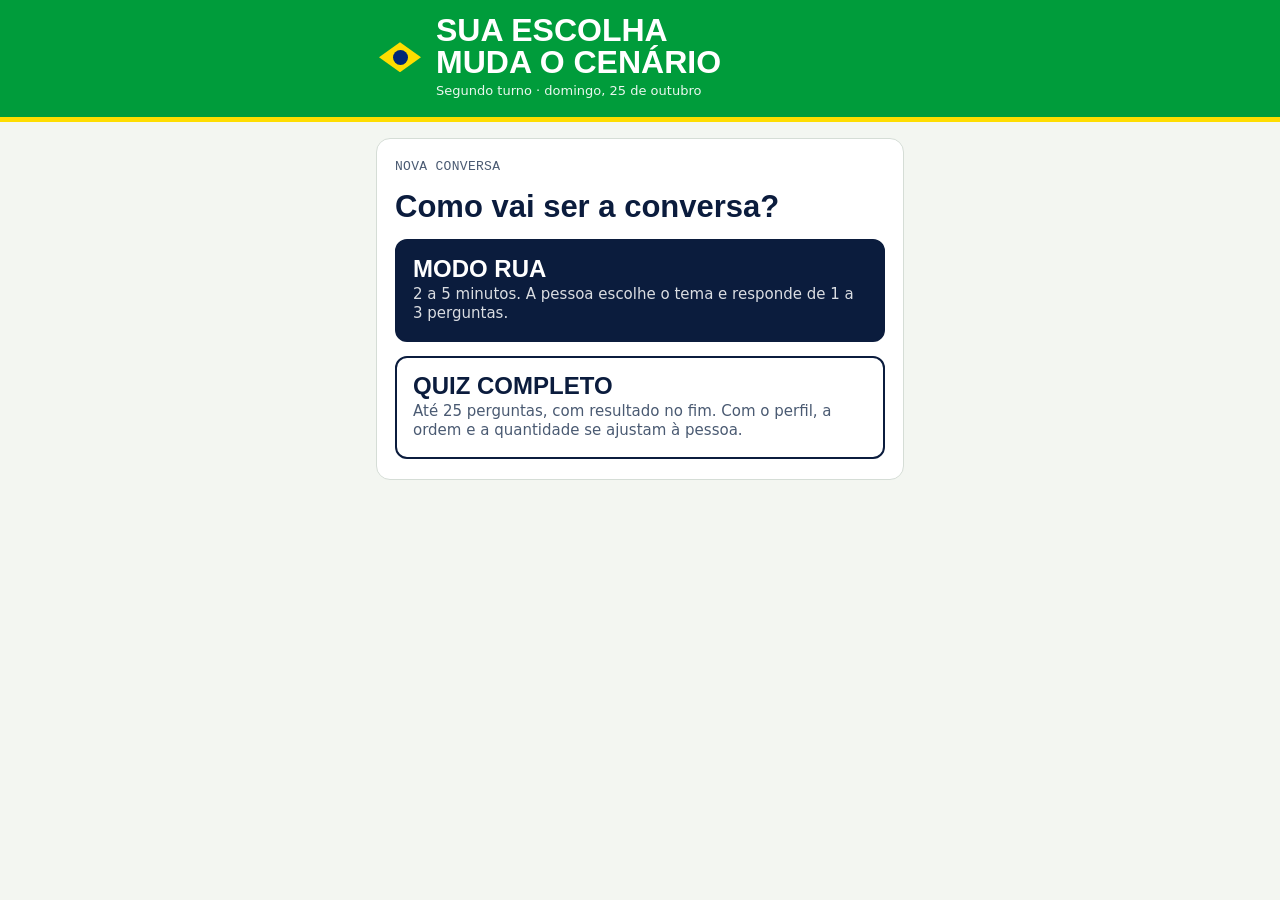
==== fonte/app.html @ 7b89ce02 "feat: código aberto do Sua Escolha, sem religião no perfil e com aviso de que nada é gravado - Tira " ====
<!doctype html><html><head><meta charset=utf8><meta name=viewport content="width=device-width,initial-scale=1,viewport-fit=cover"><style>:root{color-scheme:light;box-sizing:border-box;padding-top:env(safe-area-inset-top,0px);padding-bottom:env(safe-area-inset-bottom,0px)}html{scroll-padding-top:env(safe-area-inset-top,0px)}body{margin:0;padding:0;font:14px -apple-system,BlinkMacSystemFont,sans-serif;background:#fff;color:#000}img{max-width:100%}[hidden]:not([hidden=until-found i]){display:none!important}</style></head><body>
<title>Sua Escolha Muda o Cenário</title>
<meta name="claude:viewport-fit-sides" content="cover">
<link rel="stylesheet" href="/fonts/fonts.css">
<style>
/* Layout: ferramenta de bolso para quem conversa com eleitores. Filtro por tema no topo, índice recolhível, uma pergunta por vez; o número aparece no estilo do visor da urna */
:root{
  --verde:#009C3B;
  --verde-forte:#007A2F;
  --amarelo:#FEDD00;
  --azul:#002776;
  --bg:#F3F6F1;
  --card:#FFFFFF;
  --fg:#0B1C3D;
  --muted:#4A5A72;
  --line:#D5DDD6;
  --soft:#E8F1EA;
  --tip:#FFF7C2;
  --tip-fg:#3A3000;
  --visor:#C9D9B8;
  --visor-fg:#13240E;
  --link:#00539F;
  --on-verde:#FFFFFF;
  --botao:#007A2F;
  --g22:#7C3AED;--g13:#007A2F;
  --f-display:"Barlow Condensed","Arial Narrow",Arial,sans-serif;
  --f-body:"Atkinson Hyperlegible",system-ui,-apple-system,"Segoe UI",sans-serif;
  --f-mono:"Share Tech Mono",ui-monospace,"Courier New",monospace;
}
@media (prefers-color-scheme: dark){
  :root:not([data-theme="light"]){
    --verde:#22B85A;--verde-forte:#3DD173;--amarelo:#FEDD00;--azul:#6E95FF;
    --bg:#061430;--card:#0D2148;--fg:#EEF3FB;--muted:#A9B7CF;--line:#24396A;
    --soft:#10305A;--tip:#3A3410;--tip-fg:#FFF1A6;--visor:#2C3D22;--visor-fg:#D6F2B8;--link:#8FB6FF;--on-verde:#04150A;--botao:#22B85A;
    --g22:#8B5CF6;--g13:#16A34A;
    color-scheme:dark;
  }
}
:root[data-theme="dark"]{
  --verde:#22B85A;--verde-forte:#3DD173;--amarelo:#FEDD00;--azul:#6E95FF;
  --bg:#061430;--card:#0D2148;--fg:#EEF3FB;--muted:#A9B7CF;--line:#24396A;
  --soft:#10305A;--tip:#3A3410;--tip-fg:#FFF1A6;--visor:#2C3D22;--visor-fg:#D6F2B8;--link:#8FB6FF;--on-verde:#04150A;--botao:#22B85A;
  --g22:#8B5CF6;--g13:#16A34A;
  color-scheme:dark;
}
*{box-sizing:border-box}
[hidden]{display:none!important}
body{background:var(--bg);color:var(--fg);font-family:var(--f-body);font-size:17px;line-height:1.5;-webkit-font-smoothing:antialiased}
.faixa{background:var(--verde);color:var(--on-verde)}
.faixa-in,.wrap,.barra-in{max-width:560px;margin:0 auto;padding-left:max(16px,env(safe-area-inset-left,0px));padding-right:max(16px,env(safe-area-inset-right,0px))}
.faixa-in{padding-block:14px 16px;display:flex;gap:12px;align-items:center}
.emblema{flex:none;width:48px;height:34px;position:relative}
.emblema::before{content:"";position:absolute;inset:2px 3px;background:var(--amarelo);clip-path:polygon(50% 0,100% 50%,50% 100%,0 50%)}
.emblema::after{content:"";position:absolute;width:15px;height:15px;border-radius:50%;background:#002776;left:16.5px;top:9.5px}
.faixa h1{font-family:var(--f-display);font-weight:800;font-size:26px;line-height:1;margin:0;text-transform:uppercase;text-wrap:balance}
.faixa p{margin:3px 0 0;font-size:13px;opacity:.92}
.listra{height:5px;background:var(--amarelo)}

.barra{position:sticky;top:env(safe-area-inset-top,0px);z-index:5;background:var(--bg);border-bottom:1px solid var(--line)}
body::before{content:"";position:fixed;inset:0 0 auto;height:env(safe-area-inset-top,0px);z-index:10;background:var(--bg)}
.barra-in{padding-block:10px;display:flex;flex-direction:column;gap:8px}
.chips{display:flex;gap:6px;overflow-x:auto;scrollbar-width:none;margin-inline:-4px;padding:2px 4px}
.chips::-webkit-scrollbar{display:none}
.chip{flex:none;font:700 14px/1 var(--f-body);padding:9px 12px;border-radius:999px;border:1.5px solid var(--line);background:var(--card);color:var(--fg);cursor:pointer;white-space:nowrap}
.chip small{font-family:var(--f-mono);font-weight:400;opacity:.7;margin-left:4px}
.chip[aria-pressed="true"]{background:var(--fg);color:var(--card);border-color:var(--fg)}
.acoes{display:flex;gap:8px;align-items:center;justify-content:space-between}
.mini{white-space:nowrap;font:700 14px/1 var(--f-body);padding:9px 12px;border-radius:8px;border:1.5px solid var(--line);background:transparent;color:var(--fg);cursor:pointer}
.mini[aria-expanded="true"]{background:var(--soft)}
.contador{font-family:var(--f-mono);font-size:13px;color:var(--muted);letter-spacing:.4px}

.wrap{padding-block:16px 40px;display:flex;flex-direction:column;gap:16px}
.indice{background:var(--card);border:1px solid var(--line);border-radius:14px;padding:6px 14px 12px}
.indice h3{font-family:var(--f-display);font-size:15px;text-transform:uppercase;letter-spacing:1px;color:var(--muted);margin:14px 0 4px}
.indice ol{list-style:none;margin:0;padding:0}
.indice button{all:unset;box-sizing:border-box;cursor:pointer;display:grid;grid-template-columns:28px 1fr auto;gap:8px;align-items:baseline;width:100%;padding:9px 0;border-bottom:1px solid var(--line);font-size:16px;line-height:1.3}
.indice button:focus-visible{outline:3px solid var(--amarelo)}
.indice .n{font-family:var(--f-mono);color:var(--muted);font-size:13px}
.indice .st{font-size:12px;font-weight:700;text-transform:uppercase;letter-spacing:.5px;color:var(--muted)}
.indice .st.ok{color:var(--verde-forte)}
.indice li.atual button{font-weight:700}

.card{scroll-margin-top:130px;background:var(--card);border:1px solid var(--line);border-radius:14px;padding:18px 18px 20px;display:flex;flex-direction:column;gap:14px}
.eyebrow{display:flex;justify-content:space-between;gap:8px;font-size:13px;font-weight:700;text-transform:uppercase;letter-spacing:.7px;color:var(--muted)}
.eyebrow span:last-child{font-family:var(--f-mono);font-weight:400;letter-spacing:.3px}
.pergunta{font-family:var(--f-display);font-weight:700;font-size:27px;line-height:1.12;margin:0;text-wrap:balance}
.pratica{background:var(--tip);color:var(--tip-fg);border-radius:10px;padding:11px 13px;font-size:16px;line-height:1.45}
.pratica b{display:block;font-size:12px;text-transform:uppercase;letter-spacing:.8px;margin-bottom:2px}
.botoes{display:grid;grid-template-columns:1fr 1fr;gap:10px}
.btn{font:700 19px/1 var(--f-body);padding:16px 10px;border-radius:10px;border:2px solid var(--fg);background:transparent;color:var(--fg);cursor:pointer;min-height:56px}
.btn:hover{background:var(--soft)}
.btn[aria-pressed="true"]{background:var(--fg);color:var(--card)}
.btn:disabled{cursor:default}
.btn:disabled:not([aria-pressed="true"]){opacity:.45}
.so-ver{align-self:center;font:700 15px/1 var(--f-body);background:none;border:none;color:var(--link);padding:6px;cursor:pointer;text-decoration:underline;text-underline-offset:3px}
.btn:focus-visible,.chip:focus-visible,.mini:focus-visible,.so-ver:focus-visible,a:focus-visible,.prox:focus-visible,.link-btn:focus-visible{outline:3px solid var(--amarelo);outline-offset:2px}

.revela{display:flex;flex-direction:column;gap:14px;border-top:2px dashed var(--line);padding-top:16px}
.urna{display:flex;align-items:stretch;gap:12px;background:var(--visor);color:var(--visor-fg);border-radius:8px;padding:10px 12px;border:1px solid rgba(0,0,0,.12)}
.urna .num{font-family:var(--f-mono);font-size:44px;line-height:1;display:flex;gap:4px}
.urna .num b{font-weight:400;border:1.5px solid currentColor;padding:2px 4px 0;border-radius:3px;min-width:34px;text-align:center}
.urna .quem{display:flex;flex-direction:column;justify-content:center;font-family:var(--f-mono);font-size:13px;line-height:1.35;min-width:0}
.urna .quem small{opacity:.75;text-transform:uppercase;letter-spacing:.6px;font-size:11px}
.urna .quem span{font-size:15px}
.selo{align-self:flex-start;font-size:12px;font-weight:700;text-transform:uppercase;letter-spacing:.7px;padding:4px 9px;border-radius:999px;background:var(--soft);color:var(--fg);border:1px solid var(--line)}
.bloco h3{font-family:var(--f-display);font-size:15px;text-transform:uppercase;letter-spacing:1px;margin:0 0 4px;color:var(--muted);font-weight:700}
.bloco p{margin:0}
.treze{background:var(--soft);border-radius:10px;padding:12px 14px}
.treze h3 b{font-family:var(--f-mono);font-weight:400;color:var(--fg)}
.fontes{list-style:none;margin:0;padding:0;display:flex;flex-direction:column;gap:10px}
.fontes li{display:flex;flex-direction:column;gap:1px;padding-left:12px;border-left:3px solid var(--verde);min-width:0}
.fontes a{color:var(--link);font-weight:700;overflow-wrap:anywhere}
.fontes .meta{font-size:13px;color:var(--muted)}
.video{display:flex;gap:10px;align-items:flex-start;padding:12px 14px;border:1.5px solid var(--line);border-radius:10px}
.video .play{flex:none;width:30px;height:30px;border-radius:50%;background:var(--verde);position:relative;margin-top:2px}
.video .play::after{content:"";position:absolute;left:11px;top:8px;border-left:11px solid var(--on-verde);border-top:7px solid transparent;border-bottom:7px solid transparent}
.video a{color:var(--link);font-weight:700}
.video p{margin:2px 0 0;font-size:13px;color:var(--muted)}

.nav{display:flex;gap:10px;justify-content:space-between;align-items:center}
.link-btn{font:700 16px/1 var(--f-body);background:none;border:none;color:var(--muted);padding:12px 4px;cursor:pointer}
.link-btn[disabled]{visibility:hidden}
.prox{font:700 18px/1 var(--f-body);background:var(--botao);color:var(--on-verde);border:none;border-radius:10px;padding:16px 22px;cursor:pointer;min-height:54px}
.final h2{font-family:var(--f-display);font-size:30px;line-height:1.05;margin:0;text-transform:uppercase}
.placar-txt{margin:0;font-size:19px;font-weight:700;line-height:1.35}
.perfil-resumo{margin:0;font-size:14px;color:var(--muted)}
.explica{list-style:none;margin:0;padding:0}
.explica button{all:unset;box-sizing:border-box;cursor:pointer;display:grid;grid-template-columns:28px 1fr auto;gap:8px;align-items:baseline;width:100%;padding:10px 0;border-bottom:1px solid var(--line);font-size:16px;line-height:1.3}
.explica .n{font-family:var(--f-mono);color:var(--muted);font-size:13px}
.tag{font-family:var(--f-mono);font-size:13px;padding:2px 7px;border-radius:4px;white-space:nowrap}
.tag.t13{background:var(--visor);color:var(--visor-fg)}
.tag.t22{border:1px solid var(--line);color:var(--muted)}
.modo{display:flex;flex-direction:column;gap:4px;text-align:left;font:16px/1.3 var(--f-body);padding:16px;border-radius:12px;border:2px solid var(--fg);background:var(--card);color:var(--fg);cursor:pointer}
.modo b{font-family:var(--f-display);font-size:24px;text-transform:uppercase;line-height:1}
.modo span{color:var(--muted);font-size:15px}
.modo.principal{background:var(--fg);color:var(--card)}
.modo.principal span{color:var(--card);opacity:.85}
.opcoes-grandes{display:flex;flex-direction:column;gap:8px}
.opcoes-grandes button{font:700 17px/1.25 var(--f-body);text-align:left;padding:14px 16px;border-radius:12px;border:2px solid var(--line);background:var(--card);color:var(--fg);cursor:pointer;min-height:54px}
.opcoes-grandes button small{display:block;font-weight:400;font-size:14px;color:var(--muted)}
.cards-temas{display:grid;grid-template-columns:1fr 1fr;gap:8px}
.cards-temas button{font:700 16px/1.2 var(--f-body);padding:16px 10px;border-radius:12px;border:2px solid var(--line);background:var(--soft);color:var(--fg);cursor:pointer;min-height:72px}
.cards-temas button[aria-pressed="true"]{border-color:var(--fg)}
.modo:focus-visible,.opcoes-grandes button:focus-visible,.cards-temas button:focus-visible{outline:3px solid var(--amarelo);outline-offset:2px}
.linha-fixa{margin:0;font-size:17px;font-weight:700}
.plano{margin:0;padding-left:20px;display:flex;flex-direction:column;gap:4px}
.qr{display:flex;gap:14px;align-items:center;background:#fff;color:#0B1C3D;border-radius:12px;padding:12px;border:1px solid var(--line)}
.qr img{width:116px;height:116px;flex:none}
.qr p{margin:0;font-size:15px;min-width:0;overflow-wrap:anywhere}
.em-inicio .barra{display:none}
.quemfez{margin:0;font-size:13px;color:var(--muted)}
.btn-ir{display:none}
.rua .btn-ir{display:inline-block}
.rua .chips,.rua #btnLista,.rua #contador{display:none}
/* Gráfico de colunas por ano, cor por governo (cores validadas para daltonismo no claro e no escuro) */
.grafico{margin:0;display:flex;flex-direction:column;gap:10px;background:var(--soft);border-radius:12px;padding:14px}
.g-tit{font-family:var(--f-display);font-weight:700;font-size:20px;line-height:1.1}
.g-leg{display:flex;flex-wrap:wrap;gap:6px 14px;font-size:14px;color:var(--fg)}
.g-leg span{display:inline-flex;align-items:center;gap:6px}
.g-sw{width:12px;height:12px;border-radius:3px;display:inline-block}
.g22{background:var(--g22)}.g13{background:var(--g13)}
.g-barras{display:grid;grid-template-columns:repeat(8,minmax(0,1fr));gap:4px;align-items:end;height:190px;border-bottom:1px solid var(--muted);padding-top:22px}
.g-col{display:flex;flex-direction:column;justify-content:flex-end;align-items:center;height:100%;position:relative}
.g-bar{width:100%;max-width:34px;border-radius:4px 4px 0 0}
.g-val{font:700 14px/1.05 var(--f-body);color:var(--fg);margin-bottom:4px;text-align:center}
.g-val small{display:block;font-weight:400;font-size:11px}
.lados{display:flex;flex-direction:column;gap:8px}
.lados h4{margin:0;font-family:var(--f-display);font-weight:700;font-size:20px;line-height:1.1}
.lado{border-left:6px solid var(--g13);background:var(--soft);border-radius:8px;padding:10px 12px}
.lado.l22{border-left-color:var(--g22)}
.lado b{display:block;font-size:13px;text-transform:uppercase;letter-spacing:.6px;margin-bottom:4px}
.lado ul{margin:0;padding-left:18px;display:flex;flex-direction:column;gap:2px;font-size:16px;line-height:1.35}
.g-anos{display:grid;grid-template-columns:repeat(8,minmax(0,1fr));gap:4px;margin-top:-4px}
.g-anos span{font-family:var(--f-mono);font-size:12px;color:var(--muted);text-align:center}
.g-nota{margin:0;font-size:13px;color:var(--muted)}
.revelar{display:flex;flex-direction:column;align-items:center;gap:4px;font:700 17px/1.2 var(--f-body);background:var(--amarelo);color:#0B1C3D;border:2px solid #0B1C3D;border-radius:12px;padding:14px 16px;cursor:pointer;min-height:58px;text-align:center}
.revelar small{font-weight:400;font-size:14px}
.revelar:focus-visible{outline:3px solid var(--fg);outline-offset:3px}
.curto{margin:0;font-size:19px;font-weight:700;line-height:1.35}
.detalhes{display:flex;flex-direction:column;gap:14px}
.ligado{margin:0;font-size:15px;color:var(--muted)}
.ligado b{color:var(--fg)}
.perfil{display:flex;flex-direction:column;gap:16px}
.grupo{border:0;margin:0;padding:0;min-width:0}
.grupo legend{font-family:var(--f-display);font-size:15px;text-transform:uppercase;letter-spacing:1px;color:var(--muted);font-weight:700;padding:0;margin-bottom:6px}
.opcoes{display:flex;flex-wrap:wrap;gap:6px}
.op{font:700 15px/1.2 var(--f-body);padding:10px 12px;border-radius:999px;border:1.5px solid var(--line);background:var(--card);color:var(--fg);cursor:pointer;min-height:42px}
.op[aria-pressed="true"]{background:var(--fg);color:var(--card);border-color:var(--fg)}
.campo{width:100%;font:16px/1.3 var(--f-body);padding:12px;border-radius:10px;border:1.5px solid var(--line);background:var(--card);color:var(--fg)}
.nota{margin:0;font-size:14px;color:var(--muted)}
.op:focus-visible,.campo:focus-visible,.explica button:focus-visible{outline:3px solid var(--amarelo);outline-offset:2px}
@media (prefers-reduced-motion:no-preference){
  .revela:not([hidden]){animation:sobe .28s ease-out}
  @keyframes sobe{from{transform:translateY(6px);opacity:.4}to{transform:none;opacity:1}}
  .revelar:not([hidden]){animation:sobe .28s ease-out}
}
@media (min-width:600px){.pergunta{font-size:31px}.faixa h1{font-size:32px}}
</style>

<header class="faixa">
  <div class="faixa-in">
    <div class="emblema" aria-hidden="true"></div>
    <div>
      <h1>Sua escolha muda o cenário</h1>
      <p>Segundo turno · domingo, 25 de outubro</p>
    </div>
  </div>
  <div class="listra"></div>
</header>

<div class="barra">
  <div class="barra-in">
    <div class="chips" id="chips" role="toolbar" aria-label="Filtrar por tema"></div>
    <div class="acoes">
      <button class="mini" id="btnLista" type="button" aria-expanded="false" aria-controls="indice">☰ Lista</button>
      <span class="contador" id="contador"></span>
      <button class="mini btn-ir" id="btnIr" type="button">Preciso ir</button>
      <button class="mini" id="btnNova" type="button">Nova pessoa</button>
    </div>
  </div>
</div>

<main class="wrap">
  <nav class="indice" id="indice" hidden aria-label="Índice das perguntas"></nav>

  <section class="card" id="inicio" aria-labelledby="inicioTit">
    <div class="eyebrow"><span>Nova conversa</span></div>
    <h2 class="pergunta" id="inicioTit">Como vai ser a conversa?</h2>
    <button class="modo principal" type="button" data-modo="rua"><b>Modo rua</b><span>2 a 5 minutos. A pessoa escolhe o tema e responde de 1 a 3 perguntas.</span></button>
    <button class="modo" type="button" data-modo="completo"><b>Quiz completo</b><span>Até 25 perguntas, com resultado no fim. Com o perfil, a ordem e a quantidade se ajustam à pessoa.</span></button>
  </section>

  <section class="card" id="triagem" hidden aria-labelledby="triagemTit">
    <div class="eyebrow"><span>Modo rua</span><span>leia em voz alta</span></div>
    <h2 class="pergunta" id="triagemTit">Pra domingo, você já está decidida ou ainda pensando?</h2>
    <p class="nota">Não pergunte em quem. Toque no que ela responder.</p>
    <div class="opcoes-grandes" id="opTriagem">
      <button type="button" data-t="pensando">Ainda pensando</button>
      <button type="button" data-t="nenhum">Nenhum dos dois, branco, nulo ou não vai votar</button>
      <button type="button" data-t="decidida">Já decidiu<small>sem dizer em quem</small></button>
      <button type="button" data-t="13">Disse que é 13<small>só se ela contou sem você perguntar</small></button>
      <button type="button" data-t="22">Disse que é 22<small>só se ela contou sem você perguntar</small></button>
    </div>
  </section>

  <section class="card" id="temas" hidden aria-labelledby="temasTit">
    <div class="eyebrow"><span>Modo rua</span><span>leia em voz alta</span></div>
    <h2 class="pergunta" id="temasTit">O que mais pesa pra você hoje?</h2>
    <p class="nota" id="temasNota">Toque no tema que ela disser.</p>
    <div class="cards-temas" id="cardsTemas"></div>
    <button class="prox" id="btnTerminar" type="button" hidden>Terminar a conversa</button>
  </section>

  <section class="card" id="fimRua" hidden aria-labelledby="fimRuaTit">
    <h2 class="pergunta" id="fimRuaTit">Pra levar</h2>
    <p id="temasLevar" hidden></p>
    <p class="linha-fixa" id="linhaFixa">Quem decide é você.</p>
    <div class="bloco" id="planoBox"><h3>Plano pra domingo, 25/10</h3>
      <ul class="plano"><li>Onde você vota?</li><li>Vai de manhã ou à tarde?</li><li>Com quem ficam as crianças?</li><li>Como você chega lá?</li><li>Vai com alguém?</li></ul>
      <p class="nota">Para ver onde você vota: app e-Título ou site do TSE (tse.jus.br). Nada é salvo.</p></div>
    <div class="qr" id="qrBox"><img src="/qr.svg" alt="QR code que abre suaescolha.pages.dev"><p>Aponte a câmera do seu celular para levar o link e ver com calma em casa.<br><b>suaescolha.pages.dev</b></p></div>
    <div class="pratica" id="boatoBox"><b>Cuidado com boatos</b>Até domingo vão circular áudios e vídeos falsos. Antes de repassar, pergunte: quem mandou? Qual é a fonte?</div>
    <p class="nota" id="notaCurto" hidden>Como a pessoa já vota no 13, o quiz completo mostrou só 3 perguntas e veio direto para o plano pra domingo. Se ela quiser ver mais, toque abaixo: as respostas dadas continuam marcadas.</p>
    <button class="prox" id="btnContinuar" type="button" hidden>Continuar com as outras perguntas</button>
    <button class="prox" id="btnRecomecarRua" type="button">Nova pessoa</button>
  </section>

  <section class="card" id="perfilCard" hidden aria-labelledby="perfilTit">
    <div class="eyebrow"><span>Antes das perguntas</span><span>tudo opcional</span></div>
    <h2 class="pergunta" id="perfilTit">Sobre a pessoa</h2>
    <button class="btn" id="btnPular" type="button">Pular e ir direto às perguntas</button>
    <div class="pratica" id="avisoNadaGravado"><b>Nada fica gravado</b>Estas respostas não são enviadas pela internet nem guardadas no celular. Servem só para escolher a ordem das perguntas e somem ao tocar em "Nova pessoa" ou ao fechar a página.</div>
    <div class="perfil" id="perfilCampos"></div>
    <p class="pratica" id="avisoPerfil" hidden></p>
    <button class="prox" id="btnComecar" type="button">Começar as perguntas</button>
  </section>

  <section class="card" id="cardQ" aria-live="polite">
    <div class="eyebrow"><span id="catNome"></span><span id="posicao"></span></div>
    <h2 class="pergunta" id="pergunta"></h2>
    <button class="so-ver" id="btnPratica" type="button" hidden>O que é isso?</button>
    <div class="pratica" id="pratica"><b>Na prática</b><span id="praticaTxt"></span></div>
    <div class="botoes">
      <button class="btn" id="btnSim" type="button" aria-pressed="false">Sim</button>
      <button class="btn" id="btnNao" type="button" aria-pressed="false">Não</button>
    </div>
    <button class="so-ver" id="btnVer" type="button">Ver o que aconteceu e as fontes</button>
    <button class="revelar" id="btnRevelar" type="button" hidden>Ver quem fez ou propôs isso<small>em uma frase, com as fontes</small></button>
    <div class="revela" id="revela" hidden>
      <div class="urna" id="urna"></div>
      <p class="curto" id="curto"></p>
      <figure class="grafico" id="graficoBox" hidden></figure>
      <div class="lados" id="ladosBox" hidden></div>
      <button class="so-ver" id="btnDetalhes" type="button">Ver detalhes e fontes</button>
      <div class="detalhes" id="detalhes" hidden>
      <p class="ligado"><b>Quem fez ou propôs:</b> <span id="ligado"></span></p>
      <span class="selo" id="selo"></span>
      <div class="bloco"><h3>O que aconteceu</h3><p id="fato"></p></div>
      <div class="bloco" id="outroBox"><h3>O que diz o outro lado</h3><p id="outro"></p></div>
      <div class="bloco treze" id="trezeBox"><h3>E o <b id="contraNum">13</b>?</h3><p id="treze"></p></div>
      <div class="video" id="videoBox" hidden></div>
      <div class="bloco"><h3>Fontes</h3><ul class="fontes" id="fontes"></ul></div>
      </div>
    </div>
  </section>

  <div class="nav" id="nav">
    <button class="link-btn" id="btnVoltar" type="button">← Anterior</button>
    <button class="prox" id="btnProx" type="button">Próxima</button>
  </div>

  <section class="card final" id="final" hidden>
    <h2>Resultado</h2>
    <div class="urna" id="placarUrna"></div>
    <p class="placar-txt" id="placarTxt"></p>
    <p class="perfil-resumo" id="perfilResumo" hidden></p>
    <div class="bloco" id="explicaBox" hidden><h3>Pergunta por pergunta</h3><ol class="explica" id="explica"></ol></div>
    <button class="so-ver" id="btnFaltam" type="button" hidden></button>
    <div class="bloco"><h3>Plano pra domingo, 25/10</h3>
      <ul class="plano"><li>Onde você vota?</li><li>Vai de manhã ou à tarde?</li><li>Com quem ficam as crianças?</li><li>Como você chega lá?</li><li>Vai com alguém?</li></ul>
      <p class="nota">Para ver onde você vota: app e-Título ou site do TSE (tse.jus.br).</p></div>
    <div class="qr"><img src="/qr.svg" alt="QR code que abre suaescolha.pages.dev"><p>Aponte a câmera do seu celular para levar o link e ver com calma em casa.<br><b>suaescolha.pages.dev</b></p></div>
    <button class="prox" id="btnRecomecar" type="button">Nova pessoa</button>
  </section>
</main>

<script>
const EP7 = {t:"Revelando, ep. 7: República dos Laranjas",u:"https://www.youtube.com/watch?v=PxIvZL_mKKY",d:"Episódio de 20/10 com Fábio Porchat. O vídeo não tem capítulos, então o minuto exato ainda não foi marcado."};
const CATS = [
  {id:"propostas", nome:"Propostas"},
  {id:"bolso",  nome:"Seu bolso"},
  {id:"ambiente", nome:"Meio ambiente"},
  {id:"eua",    nome:"Riquezas do Brasil"},
  {id:"crime",  nome:"Segurança"},
  {id:"fe",     nome:"Fé e família"},
  {id:"master", nome:"Dinheiro e política"},
  {id:"laranjas", nome:"Negócios e amizades"}
];

/* Perfil da pessoa, antes das perguntas. "se": só aparece quando o campo indicado tem aquele valor */
const PERFIL = [
  {id:"idade",  rot:"Faixa etária", ops:["16 a 17 anos","18 a 24 anos","25 a 34 anos","35 a 44 anos","45 a 59 anos","60 anos ou mais"]},
  {id:"genero", rot:"Gênero", ops:["Mulher","Homem","Outro","Prefere não dizer"]},
  {id:"escola", rot:"Escolaridade", ops:["Fundamental incompleto","Fundamental completo","Médio incompleto","Médio completo","Superior incompleto","Superior completo","Pós-graduação"]},
  {id:"municipio", rot:"Município onde vota", texto:true},
  {id:"t1",     rot:"Votou no 1º turno?", ops:["Sim","Não","Prefere não dizer"]},
  {id:"t1quem", rot:"Em quem votou no 1º turno?", se:["t1","Sim"], ops:["Lula (13)","Flávio (22)","Outro candidato","Branco ou nulo","Prefere não dizer"]},
  {id:"t2",     rot:"Já tem voto decidido no 2º turno?", ops:["Sim","Não","Prefere não dizer"]},
  {id:"t2quem", rot:"Em quem vai votar no 2º turno?", se:["t2","Sim"], ops:["Lula (13)","Flávio (22)","Branco ou nulo","Prefere não dizer"]}
];

/* Modo rua: a pessoa escolhe o tema e vê só as perguntas dele, da mais leve para a mais pesada.
   "leve": tema do dia a dia, o único oferecido a quem diz que não vai votar em nenhum dos dois
   (escândalo nesse grupo tende a afastar da urna) */
const TEMAS = [
  {id:"comida",    nome:"Comida e preços",    qs:["cesta","salario"], leve:true},
  {id:"trabalho",  nome:"Trabalho e renda",   qs:["jornada","irricos","mei"], leve:true},
  {id:"saude",     nome:"Remédio e saúde",    qs:["farmacia"], leve:true},
  {id:"aposent",   nome:"Aposentadoria e BPC", qs:["aposentadoria"], leve:true},
  {id:"familia",   nome:"Filhos e família",   qs:["bets","univ"], leve:true},
  {id:"ambiente",  nome:"Meio ambiente",      qs:["clima","terras"], leve:true},
  {id:"brasil",    nome:"Empregos e riquezas do Brasil", qs:["tarifaco","privat"]},
  {id:"seguranca", nome:"Segurança",          qs:["armas","milicia"]},
  {id:"corrupcao", nome:"Confiança nos políticos",          qs:["filme","mentiras","lavagem"]},
  {id:"fe",        nome:"Fé e religião",      qs:["cnbb"]}
];
/* Ordem pelo perfil. O voto decide se os escândalos aparecem; a idade e o gênero decidem quais temas vêm primeiro.
   Regras combinadas com a coordenação em 22/10; sem perfil preenchido, vale a ORDEM padrão */
const ESCANDALOS = ["cnbb","pf","mentiras","filme","mansao","apostas","laranja","lavagem","kassio","milicia","festas"];
const PRIO_IDADE = {
  "16 a 17 anos":["jornada","bets","univ","clima"], "18 a 24 anos":["jornada","bets","univ","clima"],
  "25 a 34 anos":["jornada","salario","irricos","mei","cesta"], "35 a 44 anos":["jornada","salario","irricos","mei","cesta"],
  "45 a 59 anos":["jornada","salario","irricos","mei","cesta"], "60 anos ou mais":["aposentadoria","farmacia","salario"]
};
const PRIO_MULHER = ["farmacia","cesta","bets"];
function lerVoto(){
  const flavio = perfil.t1quem === "Flávio (22)" || perfil.t2quem === "Flávio (22)";
  const outro = perfil.t1 === "Não" || ["Outro candidato","Branco ou nulo"].includes(perfil.t1quem) || perfil.t2quem === "Branco ou nulo";
  return { flavio, outro: outro && !flavio, lula: perfil.t2quem === "Lula (13)" && !flavio };
}
function ordemPorPerfil(){
  const prio = [...(PRIO_IDADE[perfil.idade] || []), ...(perfil.genero === "Mulher" ? PRIO_MULHER : [])];
  let ordem = [...new Set(prio)].concat(ORDEM.filter(q => !prio.includes(q)));
  const v = lerVoto(), leve = q => !ESCANDALOS.includes(q);
  if (v.lula) return intercalar(ordem.filter(leve)).slice(0, 3);   // já decidiu pelo 13: quiz curto e plano pra domingo
  if (v.outro) return intercalar(ordem.filter(leve));              // escândalo nesse grupo tende a afastar da urna
  return intercalar(ordem.filter(leve).concat(ordem.filter(q => !leve(q))));
}
/* Mistura as perguntas em que o 13 é "Sim" (e as que só comparam) com as em que o 13 é "Não", na proporção de
   cada grupo, para a pessoa não sentir que tudo pede a mesma resposta. Dentro de cada grupo a ordem se mantém:
   prioridades do perfil primeiro e, entre as de "Não", escândalos por último */
function intercalar(ids){
  const naoLeva = q => (BASE[q].l13 || "nao") === "nao";
  const S = ids.filter(q => !naoLeva(q)), N = ids.filter(naoLeva), out = [];
  let i = 0, j = 0;
  while (i < S.length || j < N.length){
    if (j >= N.length || (i < S.length && i / S.length <= j / N.length)) out.push(S[i++]);   // empate: começa pelo "Sim"
    else out.push(N[j++]);
  }
  return out;
}
/* Revelação curta: uma frase por pergunta, tirada dos fatos com fonte; o texto longo fica em "Ver detalhes" */
const CURTO = {
  cesta:"O governo Lula já zerou, por lei, o imposto federal da cesta básica a partir de 2027.",
  irricos:"Com Lula, quem ganha até R$ 5 mil já não paga imposto de renda, e quem ganha muito paga a conta.",
  jornada:"O fim da 6x1, apoiado por Lula, já está na Constituição. A campanha de Flávio propõe jornada maior, paga por hora.",
  mei:"Lula sancionou até R$ 5 mil, sem devolver, para o MEI. Flávio criticou: \"Ele acha que o povo é otário\".",
  bets:"Lula tirou as bets do ar. Flávio defende as apostas esportivas e chamou a proibição de agressão à segurança jurídica.",
  clima:"Com Lula, o desmatamento da Amazônia caiu ao menor nível já medido: 71% abaixo de 2022.",
  salario:"Com Lula, o salário mínimo voltou a subir acima da inflação. Com Jair, de 2020 a 2022, não teve aumento real.",
  farmacia:"Com Lula, os 41 itens da Farmácia Popular são de graça. O governo Jair propôs cortar 59% da verba.",
  aposentadoria:"A equipe de Flávio estudou tirar o aumento real de aposentadorias e do BPC. Ele nega.",
  univ:"Lula mantém as universidades federais no Ministério da Educação, com verba mínima garantida. O plano de Flávio tira elas de lá, o que pode acabar com essa garantia.",
  privat:"Lula mantém os Correios e a Petrobras públicos. Já o plano de Flávio retoma as privatizações — e, no governo Jair, uma refinaria da Petrobras na Bahia foi vendida abaixo do preço, segundo a CGU.",
  terras:"Flávio apresentou as terras raras do Brasil como solução para os EUA. O governo Lula quer processar tudo aqui.",
  tarifaco:"Flávio agradeceu a Trump no dia em que ele anunciou a tarifa de 50% contra produtos brasileiros.",
  armas:"Aliados de Flávio querem derrubar o Estatuto do Desarmamento. Lula endureceu as regras de armas em 2023.",
  cnbb:"Flávio acusou bispos da CNBB de espalhar fake news, sem mostrar provas.",
  pf:"Segundo Sergio Moro, Jair pediu para a PF não atrapalhar a investigação sobre o filho Flávio.",
  mentiras:"Flávio dizia não conhecer o dono do Banco Master. Nas mensagens, chamava ele de \"irmãozão\".",
  filme:"Flávio negociou R$ 134 milhões com o banqueiro do Master, hoje preso, para o filme sobre o pai.",
  mansao:"Flávio usou de graça uma mansão em Angra ligada a Daniel Vorcaro (dono preso do Banco Master) e a um advogado amigo investigado pela PF.",
  apostas:"O advogado amigo de Flávio movimentou R$ 130 milhões em 3 meses e apostou quase R$ 5 bilhões, diz a PF.",
  laranja:"Uma mulher que disse ser doméstica aparece como chefe de 14 empresas do advogado amigo de Flávio. A PF investiga.",
  lavagem:"A PF investiga Flávio no STF por lavagem de dinheiro: ele aparece como dono da senha geral (\"usuário master\") da conta de uma empresa em Portugal ligada a um investigado na fraude do INSS.",
  kassio:"O banqueiro do Master organizou uma noitada com garotas de programa para Kassio Nunes Marques, ministro indicado por Jair.",
  milicia:"Flávio homenageou um chefe de milícia e indicou um aliado citado pela PF por suposta troca de favores com o CV.",
  festas:"Segundo a PF, o banqueiro que bancou o filme de Flávio pagava festas com jovens refugiadas."
};
const detalhesAbertos = {};
const TELAS = ["inicio","perfilCard","triagem","temas","cardQ","fimRua","final"];
let modo = "completo";     // "rua" | "completo"
let triagem = null;        // resposta da triagem do modo rua
const temasVistos = [];    // nomes dos temas escolhidos, para a tela final
const praticaAberta = {};  // id -> true quando "O que é isso?" foi aberto no modo rua

const BASE = {
 cesta:{
  cat:"propostas", t:"Cesta básica sem imposto", l13:"compara",
  comp:"Lula já aprovou, na reforma tributária, imposto federal zero para a cesta básica. Flávio promete rever essa reforma, sem dizer se mantém a isenção da cesta.",
  lados:[["Governo Lula · já é lei",["Imposto federal zero na cesta básica a partir de 2027","Promete devolver parte do imposto aos mais pobres"]],
         ["Plano de Flávio · proposta",["Rever a reforma tributária","Critica as exceções da reforma","Não diz se a cesta básica fica de fora"]]],
  p:"Você concorda que arroz, feijão, leite, carne e os outros itens da cesta básica fiquem sem imposto federal?",
  pratica:"Imposto federal é o que vai para o governo do país. Ele vem embutido no preço que você paga no mercado.",
  quem:"Reforma tributária do governo Lula",
  selo:"Já é lei · começa em 2027",
  fato:"A reforma tributária aprovada no governo Lula zera, a partir de 2027, o novo imposto federal sobre os itens da Cesta Básica Nacional, como arroz, feijão, leite, carnes, café, farinha, pão comum e óleo. O imposto estadual sobre esses itens só some aos poucos, até 2033. O plano de governo de Lula promete manter isso e devolver parte do imposto às famílias mais pobres (cashback).",
  vinte2:"O plano de governo de Flávio promete \"a revisão e o redimensionamento da reforma tributária\" e critica as exceções da reforma, que atribui a lobbies. O plano não diz se a cesta básica entra nessa revisão.",
  fontes:[
   ["Agência Brasil","18/09/2026","Lula propõe criar Ministério da Segurança e aumento real do mínimo","https://agenciabrasil.ebc.com.br/politica/noticia/2026-09/lula-propoe-criar-ministerio-da-seguranca-e-aumento-real-do-minimo"],
   ["Agência Brasil","16/01/2025","Entenda as principais mudanças da reforma tributária","https://agenciabrasil.ebc.com.br/economia/noticia/2025-01/entenda-principais-mudancas-da-reforma-tributaria"],
   ["Plano de governo de Flávio Bolsonaro (cópia do registrado no TSE)","2026","Páginas 30 e 71: revisão da reforma tributária","https://planodegoverno2026.com.br/planos/flavio-bolsonaro-0a34723b.pdf"]
  ]
 },
 irricos:{
  cat:"propostas", t:"Imposto dos mais ricos", l13:"sim",
  lados:[["Governo Lula · já é lei",["Quem ganha até R$ 5 mil: imposto de renda zero","A conta é paga por quem ganha mais de R$ 50 mil por mês"]],
         ["Plano de Flávio · proposta",["Rever os impostos criados pelo atual governo","Não diz como pagaria a isenção"]]],
  p:"Você acha justo os mais ricos pagarem mais imposto para quem ganha até R$ 5 mil não pagar imposto de renda?",
  pratica:"Desde janeiro de 2026, quem ganha até R$ 5 mil por mês não paga imposto de renda. Quem cobre essa conta é quem ganha mais de R$ 50 mil por mês.",
  quem:"Governo Lula",
  selo:"Já é lei · em vigor desde 2026",
  fato:"A Lei 15.270, sancionada por Lula em 26/11/2025, isentou de imposto de renda quem ganha até R$ 5 mil por mês e deu desconto para quem ganha até R$ 7.350. Para pagar isso, criou um imposto mínimo para quem ganha mais de R$ 600 mil por ano. A Câmara aprovou por 493 votos a 0, e o Senado aprovou por unanimidade.",
  vinte2:"O plano de governo de Flávio promete rever \"a majoração de impostos efetuada pelo atual governo\", sem dizer quais impostos. Se o imposto mínimo dos mais ricos cair, a isenção perde a fonte que a paga. Essa ligação é dedução nossa: o plano não fala do imposto de renda.",
  fontes:[
   ["Agência Câmara","26/11/2025","Ampliação da isenção de Imposto de Renda vira lei","https://www.camara.leg.br/noticias/1226918-ampliacao-da-isencao-de-imposto-de-renda-vira-lei-e-autoridades-destacam-justica-tributaria/"],
   ["Agência Brasil","01/02/2026","IR zero para quem ganha até R$ 5 mil vale nos salários pagos este mês","https://agenciabrasil.ebc.com.br/economia/noticia/2026-02/ir-zero-para-quem-ganha-ate-r-5-mil-vale-partir-deste-mes"],
   ["Poder360","15/06/2026","Flávio Bolsonaro defende Bolsa Família e isenção de IR até R$ 5.000","https://www.poder360.com.br/poder-eleicoes/flavio-bolsonaro-defende-bolsa-familia-e-isencao-de-ir-ate-r-5-000/"],
   ["Plano de governo de Flávio Bolsonaro (cópia do registrado no TSE)","2026","Páginas 30 e 71: revisão da majoração de impostos","https://planodegoverno2026.com.br/planos/flavio-bolsonaro-0a34723b.pdf"]
  ]
 },
 jornada:{
  cat:"propostas", t:"Fim da escala 6x1", l13:"sim",
  lados:[["Governo Lula · já aprovado",["2 dias de folga por semana","Salário mensal mantido","Jornada cai para 40 horas"]],
         ["Campanha de Flávio · proposta",["Jornada acima de 44 horas","Pagamento só pelas horas trabalhadas","Sem salário mensal mínimo garantido"]]],
  p:"Você concorda que quem tem carteira assinada tenha 2 dias de folga por semana, sem perder salário?",
  pratica:"Escala 6x1 é trabalhar 6 dias e folgar só 1. Com o fim dela, quem tem carteira assinada passa a folgar 2 dias por semana.",
  quem:"Governo Lula",
  selo:"Já está na Constituição · começa em até 60 dias",
  fato:"O fim da escala 6x1, apoiado pelo governo Lula, virou a Emenda Constitucional 141 em 16/10/2026: 2 dias de folga por semana, sem redução de salário. A jornada cai de 44 para 42 horas semanais em até 60 dias, e para 40 horas um ano depois.",
  vinte2:"Flávio votou a favor, depois de criticar a proposta. Mas o coordenador da campanha dele, o senador Rogério Marinho (PL-RN), é autor da PEC 12/2026, que permite jornada acima de 44 horas com pagamento só pelas horas trabalhadas. O líder do PL na Câmara, Sóstenes Cavalcante, disse: \"A nossa proposta é dar opção para o trabalhador, mas sem ter uma base (de remuneração mensal) mínima.\" O plano de governo de Flávio defende \"jornada flexível\".",
  fontes:[
   ["Exame","14/10/2026","Líder do PL diz que Flávio vai propor PEC que permite aumento de jornada já em 2027 se for eleito","https://exame.com/brasil/lider-do-pl-diz-que-flavio-vai-propor-pec-que-permite-aumento-de-jornada-ja-em-2027-se-for-eleito/"],
   ["Exame","15/10/2026","Como Flávio Bolsonaro votou sobre o fim da escala 6x1 no Senado?","https://exame.com/brasil/como-flavio-bolsonaro-votou-sobre-o-fim-da-escala-6x1-no-senado/"],
   ["Agência Senado","16/10/2026","Congresso promulga o fim da escala 6x1","https://www12.senado.leg.br/noticias/materias/2026/10/16/congresso-promulga-o-fim-da-escala-6x1-e-aposentadoria-de-agentes-de-saude"],
   ["Plano de governo de Flávio Bolsonaro (cópia do registrado no TSE)","2026","Páginas 44 e 45: jornada flexível e negociado sobre o legislado","https://planodegoverno2026.com.br/planos/flavio-bolsonaro-0a34723b.pdf"]
  ]
 },
 mei:{
  cat:"propostas", t:"Até R$ 5 mil para o MEI", l13:"sim",
  p:"Você concorda que o governo dê até R$ 5 mil, sem precisar devolver, para o MEI investir no próprio negócio?",
  pratica:"MEI é o microempreendedor individual: a manicure, o pipoqueiro, a costureira que têm CNPJ e pagam uma guia por mês.",
  quem:"Governo Lula",
  selo:"Lei sancionada em 21/10/2026",
  fato:"A lei do programa Prospera MEI, sancionada em 21/10/2026, cria o PixMEI: até R$ 5 mil sem precisar devolver, de 2027 a 2030, para até 1 milhão de MEIs, com prioridade para mulheres e para quem fatura menos. A lei também perdoa as dívidas do MEI com o governo federal, para quem pagar a guia em dia por 6 meses, e sobe o limite de faturamento de R$ 81 mil para R$ 110 mil em 2027 e R$ 140 mil em 2028.",
  outro:"Especialistas ouvidos pelo Estadão apontam custo alto para as contas públicas, e uma economista chamou as medidas de \"eleitoreiras de custo fiscal elevadíssimo\". Por causa da lei eleitoral, ninguém recebe o dinheiro em 2026.",
  vinte2:"Flávio criticou o PixMEI: \"Ele acha que o povo é otário\". Comparou a medida ao mensalão, dizendo que ela \"pode comprar o voto das pessoas\", e promete, no lugar, cortar impostos e burocracia.",
  fontes:[
   ["Agência Brasil","21/10/2026","Perdão de dívidas e novo teto do MEI: entenda o que muda","https://agenciabrasil.ebc.com.br/economia/noticia/2026-10/perdao-de-dividas-e-novo-teto-do-mei-entenda-o-que-muda"],
   ["Exame","13/10/2026","Flávio Bolsonaro critica Pix para MEI anunciado por Lula: 'Ele acha que o povo é otário'","https://exame.com/brasil/flavio-bolsonaro-critica-pix-para-mei-anunciado-por-lula-ele-acha-que-o-povo-e-otario/"],
   ["Money Times (Estadão Conteúdo)","17/10/2026","'Prospera MEI' tem saldo positivo, mas acende alerta fiscal e eleitoral, dizem especialistas","https://www.moneytimes.com.br/prospera-mei-tem-saldo-positivo-mas-especialistas-alertam-para-risco-fiscal-igdl/"]
  ]
 },
 bets:{
  cat:"propostas", t:"Proibição das bets", l13:"sim",
  p:"Você concorda em proibir os sites e aplicativos de apostas pela internet, as bets?",
  pratica:"Bets são sites e aplicativos de aposta pelo celular. Muitas famílias se endividaram com elas.",
  quem:"Governo Lula",
  selo:"Medida provisória · Congresso ainda vota",
  fato:"Em 25/09/2026, Lula proibiu as apostas de quota fixa no país, as esportivas e os jogos on-line, por medida provisória (lei que vale na hora, mas cai se o Congresso não aprovar). Os sites saíram do ar em 06/10 e o saldo dos apostadores foi devolvido. O Congresso tem até 23/11 para confirmar.",
  outro:"As bets foram legalizadas em 2018, no governo Temer, e regulamentadas pelo próprio governo Lula em 2023. Zema e Renan Santos apoiam a proibição, mas a chamam de eleitoreira. As empresas do setor foram ao STF.",
  vinte2:"Flávio diz que \"o cassino on-line tem que acabar\", mas defende as apostas esportivas. Ele chamou a proibição de agressão à segurança jurídica e chamou Lula de \"pai do tigrinho\".",
  fontes:[
   ["Agência Brasil","25/09/2026","Bets passam a ser proibidas no país e apostador receberá saldo","https://agenciabrasil.ebc.com.br/economia/noticia/2026-09/mp-proibe-bets-no-brasil-e-determina-devolucao-de-saldo-ao-apostador"],
   ["Correio Braziliense","23/09/2026","Flávio Bolsonaro defende bets esportivas e promete acabar com cassinos on-line","https://www.correiobraziliense.com.br/politica/2026/09/7506782-flavio-bolsonaro-defende-bets-esportivas-e-promete-acabar-com-cassinos-on-line.html"],
   ["Jornal do Comércio","07/10/2026","Flávio Bolsonaro diz que proibição às bets é agressão à segurança jurídica","https://www.jornaldocomercio.com/politica/2026/10/1266152-flavio-bolsonaro-diz-que-proibicao-as-bets-e-agressao-a-seguranca-juridica.html"],
   ["Poder360","26/09/2026","Zema e Renan dizem que proibição das bets de Lula é medida eleitoreira","https://www.poder360.com.br/poder-eleicoes-2026/zema-e-renan-dizem-que-proibicao-das-bets-de-lula-e-medida-eleitoreira/"]
  ]
 },
 clima:{
  cat:"ambiente", t:"Desmatamento da Amazônia", l13:"compara",
  comp:"No papel, os dois candidatos prometem acabar com o desmatamento ilegal. Mas no governo Jair a derrubada da floresta aumentou; quem cumpriu e reduziu foi Lula.",
  grafico:{
   tit:"Floresta derrubada na Amazônia por ano (km²)",
   barras:[[2019,10129,"22"],[2020,10851,"22"],[2021,13038,"22"],[2022,11594,"22"],[2023,9064,"13"],[2024,6518,"13"],[2025,5731,"13"],[2026,3335,"13"]],
   destaque:[2022,2026],
   nota:"Fonte: INPE/PRODES, 16/10/2026. O ano do INPE vai de agosto a julho: 2019 inclui 5 meses do governo Temer e 2023, 5 meses do governo Jair. 2026 é estimativa."
  },
  p:"Você acha importante que o desmatamento da Amazônia continue caindo?",
  pratica:"O INPE, instituto federal de pesquisas espaciais, mede por satélite quanta floresta foi derrubada na Amazônia a cada ano, de agosto a julho.",
  quem:"Governos Jair Bolsonaro e Lula",
  selo:"Dado oficial do INPE",
  fato:"Em 2022, último ano do governo Jair Bolsonaro, foram derrubados 11.594 km² de floresta na Amazônia. Em 2026, a estimativa do INPE é de 3.335 km², o menor número desde o início da medição, em 1988: queda de 71%. O Cerrado também teve o menor desmatamento desde 2001.",
  outro:"O número de 2026 ainda é estimativa. O ano do INPE vai de agosto a julho, então 2023 inclui 5 meses do governo Jair. O dado mede floresta derrubada inteira, não queimadas.",
  vinte2:"O plano de Flávio promete \"zerar o desmatamento ilegal até 2029, retomando e levando até o fim o compromisso que já assumimos no Governo Bolsonaro\", e fortalecer a fiscalização. No governo Jair, o desmatamento ficou entre 10 mil e 13 mil km² por ano.",
  fontes:[
   ["Agência Brasil (Radioagência Nacional)","16/10/2026","Inpe: desmatamento na Amazônia atinge menor nível de série histórica","https://agenciabrasil.ebc.com.br/radioagencia-nacional/meio-ambiente/audio/2026-10/inpe-desmatamento-na-amazonia-atinge-menor-nivel-de-serie-historica"],
   ["Portal Amazônia","17/10/2026","Queda de 41,8%: Inpe detalha menor taxa de desmatamento da série histórica na Amazônia","https://portalamazonia.com/meio-ambiente/queda-desmatamento-amazonia-inpe/"],
   ["Plano de governo de Flávio Bolsonaro (cópia do registrado no TSE)","2026","Página 58: meio ambiente","https://planodegoverno2026.com.br/planos/flavio-bolsonaro-0a34723b.pdf"]
  ]
 },
 milicia:{
  cat:"crime", t:"Milícia e Comando Vermelho",
  p:"Você votaria em quem homenageou um chefe de milícia e indicou um aliado citado pela PF por troca de favores com o Comando Vermelho?",
  pratica:"Milícia é grupo armado, geralmente com policiais e ex-policiais, que domina bairros no Rio e cobra \"taxa\" de morador e comerciante. O Comando Vermelho é a maior facção do tráfico do Rio.",
  quem:"Flávio Bolsonaro",
  selo:"Confirmado pelo candidato + mensagens da PF",
  fato:"Milícia: quando era deputado estadual, Flávio deu uma moção de louvor (2003) e a Medalha Tiradentes (2005) a Adriano da Nóbrega, que o Ministério Público do Rio apontou como chefe do Escritório do Crime, um grupo de matadores de aluguel. A mãe e a ex-mulher de Adriano trabalharam no gabinete de Flávio. Ele confirmou isso no Jornal Nacional, em 28/08/2026. Comando Vermelho: mensagens analisadas pela PF mostram uma suposta troca de favores entre o Índio do Lixão, apontado como um dos chefes do CV, e Gutemberg Fonseca, ex-secretário do governo do Rio indicado para o cargo por Flávio em 2023. As conversas falam de pedidos de emprego no governo e de uma reunião marcada no Procon.",
  outro:"Flávio diz que, na época, Adriano era um policial exemplar preso injustamente. Ele nunca foi acusado de fazer parte de milícia e não é investigado no caso do Comando Vermelho. A assessoria diz que ele combate facções há 20 anos e promete tratar CV e PCC como terroristas.",
  treze:"O Aos Fatos checou como falso que PCC e Comando Vermelho tenham declarado apoio a Lula.",
  fontes:[
   ["NSC Total","28/08/2026","Flávio justifica homenagem a miliciano Adriano da Nóbrega","https://www.nsctotal.com.br/?p=8023793"],
   ["Poder360","25/05/2026","Mensagens mostram troca de favores entre traficante e aliado de Flávio","https://www.poder360.com.br/poder-seguranca-publica/mensagens-mostram-troca-de-favores-entre-traficante-e-aliado-de-flavio/"],
   ["Aos Fatos","09/10/2026","É falso que PCC e CV declararam apoio a Lula","https://aosfatos.org/noticias/pcc-comando-vermelho-apoio-lula-falso/"]
  ]
 },
 tarifaco:{
  cat:"eua", t:"Agradeceu a Trump pelo tarifaço",
  p:"Você concorda com um político agradecer a Trump pelo tarifaço contra o Brasil?",
  pratica:"Tarifa é um imposto extra que os EUA cobram sobre o que o Brasil vende para lá, como café, carne e suco de laranja. Com 50% a mais, fica mais difícil vender, e quem perde são as empresas e os trabalhadores daqui.",
  quem:"Flávio Bolsonaro",
  selo:"Post público",
  fato:"Em 9 de julho de 2025, umas seis horas depois de Trump anunciar a tarifa de 50%, Flávio escreveu no X \"Thank you President Trump\" (obrigado, presidente Trump) e pediu a Lei Magnitsky, uma punição dos EUA. Três semanas depois, os EUA aplicaram essa lei contra o ministro do STF Alexandre de Moraes.",
  outro:"Na sabatina do Jornal Nacional, em 2026, Flávio disse que o irmão Eduardo errou ao agradecer, sem citar o próprio post. Ele diz que depois atuou contra as tarifas e culpa o governo Lula por elas.",
  video:{t:"Revelando, ep. 6: Pátria Submissa",u:"https://www.youtube.com/watch?v=F0aBW8GcAtE",d:"Episódio com Wagner Moura sobre EUA e terras raras. O minuto exato ainda não foi marcado."},
  fontes:[
   ["SBT News","29/08/2026","Flávio também agradeceu a Trump por tarifas em 2025","https://sbtnews.sbt.com.br/noticia/politica/flavio-tambem-agradeceu-a-trump-por-tarifas-em-2025"]
  ]
 },
 pf:{
  cat:"crime", t:"Pai pediu para não investigar o filho",
  p:"Você acha certo um presidente pedir ao ministro que comandava a Polícia Federal para não se meter na investigação contra o próprio filho?",
  pratica:"É como o dono da empresa pedir ao gerente para não mexer na apuração que envolve o filho dele. O caso era a \"rachadinha\": quando o político fica com parte do salário dos funcionários do gabinete.",
  quem:"Jair Bolsonaro, sobre o caso de Flávio",
  selo:"Relato de Sergio Moro",
  fato:"Num vídeo antigo, resgatado nesta semana, Sergio Moro, que era ministro da Justiça, conta que Jair Bolsonaro lhe disse para não atrapalhar, se não fosse ajudar, as investigações sobre Flávio. O caso das rachadinhas foi arquivado em 2022, depois que a Justiça anulou as provas por questão de forma, sem decidir se Flávio era culpado ou inocente. Em 2025, o ministro Gilmar Mendes negou reabrir o caso. Em setembro de 2026, Flávio disse que existia um \"grupo especial de Lula\" dentro da PF.",
  outro:"É o relato de Moro, que hoje apoia Flávio. Jair sempre negou ter interferido na PF. Flávio diz que defende uma PF independente, que persiga criminosos e não adversários do governo.",
  treze:"No governo Lula, a PF investiga a fraude do INSS, incluindo apurações sobre Lulinha, que nega envolvimento. Uma reportagem apontou que essa investigação travou por falta de policiais.",
  fontes:[
   ["Poder360","21/10/2026","Esquerda resgata vídeo de Moro sobre pedido de Bolsonaro para livrar Flávio","https://www.poder360.com.br/poder-eleicoes-2026/esquerda-resgata-video-de-moro-sobre-pedido-de-bolsonaro-para-livrar-flavio/"],
   ["Gazeta do Povo","27/02/2025","Gilmar Mendes nega reabertura do caso das rachadinhas de Flávio","https://www.gazetadopovo.com.br/republica/gilmar-mendes-nega-reabertura-rachadinhas-flavio-bolsonaro/"],
   ["Diario de Pernambuco","08/09/2026","Flávio sobre afastamento de diretor: grupo especial de Lula na PF desmascarado","https://www.diariodepernambuco.com.br/politica/2026/09/11723372-flavio-sobre-afastamento-de-diretor-grupo-especial-de-lula-na-pf-desmascarado.html"],
   ["Gazeta do Povo","01/07/2026","Investigação sobre Careca do INSS e Lulinha trava na PF por falta de efetivo","https://www.gazetadopovo.com.br/republica/investigacao-careca-do-inss-lulinha-trava-na-pf/"]
  ]
 },
 cnbb:{
  cat:"fe", t:"Acusou bispos sem provas",
  p:"Você acha certo um candidato acusar bispos da Igreja Católica, sem provas, de espalhar fake news?",
  pratica:"A CNBB é a entidade que reúne os bispos católicos do Brasil. Acusar sem provas é dizer que alguém fez algo errado sem mostrar nada que comprove.",
  quem:"Flávio Bolsonaro",
  selo:"Declaração pública",
  fato:"Em 27/09/2026, Flávio disse que gente dentro da CNBB ajudava o PT a espalhar uma notícia falsa. A CNBB negou e cobrou provas, e bispos reagiram. Em 03/10, uma paróquia em Bangu (RJ) encerrou a missa mais cedo por causa de um ato de campanha dele na porta da igreja.",
  outro:"Circulou contra Flávio o boato de que ele queria tirar de Nossa Senhora Aparecida o título de padroeira. O Aos Fatos checou e é falso.",
  treze:"Em 2022, o TSE mandou apagar publicações que ligavam Lula à perseguição de cristãos. O Aos Fatos também checou como falsos os posts atribuídos a Lula sobre fechar igrejas.",
  fontes:[
   ["Diario de Pernambuco","27/09/2026","Flávio Bolsonaro acusa integrantes da CNBB de espalhar fake news","https://www.diariodepernambuco.com.br/politica/2026/09/11725087-flavio-bolsonaro-acusa-integrantes-da-cnbb-de-espalhar-fake-news.html"],
   ["DGABC","03/10/2026","Flávio Bolsonaro encerra último ato de campanha no Rio em frente a igreja","https://www.dgabc.com.br/Noticia/4350628/flavio-bolsonaro-encerra-ultimo-ato-de-campanha-no-rio-em-frente-a-igreja"],
   ["Aos Fatos","26/09/2026","Boatos sobre Nossa Senhora Aparecida e Flávio repaginam narrativas falsas","https://www.aosfatos.org/noticias/boato-sobre-nossa-senhora-aparecida-e-flavio-retoma-narrativas-falsas-de-2018-e-2022/"],
   ["NSC Total","04/10/2022","TSE manda apagar publicações que tentam ligar Lula à perseguição de cristãos","https://www.nsctotal.com.br/?p=2410418"]
  ]
 },
 festas:{
  cat:"master", t:"Festas com refugiadas pagas pelo Vorcaro",
  p:"Você votaria em quem negociou dinheiro para o filme do pai com um banqueiro que, segundo mensagens da PF, pagava festas com jovens refugiadas que chamava de \"escravas\"?",
  pratica:"Refugiadas são mulheres que fugiram de guerra ou de crise no país delas, como Ucrânia e Venezuela, e chegam aqui sem dinheiro e sem apoio.",
  quem:"Daniel Vorcaro, patrocinador do filme de Flávio",
  selo:"Mensagens da PF · inquérito aberto",
  fato:"Mensagens do celular de Daniel Vorcaro, dono do Banco Master, reveladas pelo UOL a partir de um relatório da PF, mostram que ele organizava e pagava festas com mulheres para empresários e políticos desde pelo menos 2023. Ele preferia jovens refugiadas de até 20 anos, vindas de países como Ucrânia, Rússia e Venezuela. Nas conversas, ele e um promoter chamam as mulheres de \"escravas\", e Vorcaro escreve: \"Tem que sobrar alguma refugiada pra mim\". Numa festa em Londres, em 2024, com autoridades de Brasília, 99 mulheres foram levadas. Ele investiu pelo menos R$ 4,3 milhões no esquema, e a PF abriu inquérito em maio. É o mesmo banqueiro com quem Flávio negociou R$ 134 milhões para o filme sobre o pai.",
  outro:"Não há registro de que Flávio tenha ido a essas festas. A defesa de Vorcaro não quis comentar o caso. Em outra ocasião, ele negou ter explorado ou desrespeitado mulheres.",
  video:EP7,
  fontes:[
   ["O Tempo (com UOL)","13/10/2026","Vorcaro mantinha rede de prostituição com jovens refugiadas que ele chamava de escravas","https://www.otempo.com.br/politica/judiciario/2026/10/13/vorcaro-mantinha-rede-de-prostituicao-com-jovens-refugiadas-que-ele-chamava-de-escravas"],
   ["Pipoca Moderna","20/10/2026","Porchat aborda tráfico de mulheres e negócios ocultos em novo vídeo sobre Flávio","https://pipocamoderna.com.br/2026/10/porchat-revelando-laranjas-flavio/"]
  ]
 },
 lavagem:{
  cat:"laranjas", t:"Investigado por lavagem de dinheiro",
  p:"Você votaria num candidato investigado pela PF por lavagem de dinheiro?",
  pratica:"Lavar dinheiro é fazer dinheiro de origem ilegal parecer limpo — por exemplo, usando empresas abertas fora do país (chamadas de offshores) para esconder quem é o verdadeiro dono da conta.",
  quem:"Flávio Bolsonaro",
  selo:"Inquérito da PF no STF",
  fato:"A PF mandou ao STF, em 16/10, uma investigação contra Flávio e o advogado Willer Tomaz por lavagem de dinheiro e por mandar dinheiro escondido para fora do país. O relator é Alexandre de Moraes. Tomaz é suspeito no esquema que descontou dinheiro de aposentados do INSS sem autorização. Nos arquivos dele, apreendidos pela PF, Flávio aparece como \"usuário master\" da conta da Alcazar, uma offshore de Tomaz em Portugal. Para a PF, isso reforça a suspeita de que Flávio seja sócio escondido da empresa. A Alcazar era dona de um terço de um jatinho; outra parte era da empresa de Vorcaro. Outra empresa de Tomaz pagou voos de Flávio e da família pela Europa em 2025.",
  outro:"Flávio nega ter tido conta com Tomaz e diz que um e-mail de 2025, pedindo para tirar o nome dele, prova que o vínculo era errado. Ele diz que a amizade com Tomaz é só pessoal. Tomaz nega sociedade e diz que pagou as viagens como passeio. A investigação não diz que o dinheiro dos voos veio do esquema do INSS.",
  video:EP7,
  fontes:[
   ["Itatiaia","19/10/2026","PF investiga Flávio Bolsonaro e Willer Tomaz por crimes financeiros","https://www.itatiaia.com.br/politica/pf-investiga-flavio-bolsonaro-e-willer-tomaz-crimes-financeiros/"],
   ["Times Brasil/CNBC (apuração de O Globo)","14/10/2026","PF aponta Flávio Bolsonaro como usuário master de conta de offshore ligada a Vorcaro","https://timesbrasil.com.br/brasil/pf-aponta-flavio-bolsonaro-como-usuario-master-de-conta-de-offshore-ligada-a-vorcaro/"],
   ["SBT News","16/10/2026","Investigado por fraude no INSS bancou voos de Flávio","https://sbtnews.sbt.com.br/colunas/coluna-do-tulio/investigado-por-fraude-no-inss-bancou-voos-de-flavio"]
  ]
 },
 laranja:{
  cat:"laranjas", t:"\"Doméstica\" dona de 14 empresas",
  p:"Você acharia normal uma mulher que disse ser doméstica aparecer como chefe de 14 empresas do advogado amigo de um candidato?",
  pratica:"Laranja é quem empresta o nome para aparecer como dono de algo que não é dele, para esconder o dono de verdade da polícia ou da Receita.",
  quem:"Willer Tomaz, amigo de Flávio Bolsonaro",
  selo:"Indício · PF investiga",
  fato:"Lídia Mazelli aparece como dirigente de pelo menos 14 empresas de Willer Tomaz, o advogado amigo de Flávio. Entre elas estão a dona de uma mansão de R$ 10 milhões em Angra dos Reis, de uma ilha anunciada por R$ 17 milhões e a empresa que processa pagamentos de sites de apostas no Rio. Procurada em setembro, ela disse que trabalhava como doméstica e não conhecia Tomaz. Segundo o ICL Notícias, a PF investiga se ela é laranja, e uma fonte da PF diz que tudo indica que sim.",
  outro:"Depois da reportagem, Lídia disse que é formada em administração e foi gerente no grupo de Tomaz. A defesa dela e Tomaz negam que ela seja laranja. Flávio não comentou.",
  video:EP7,
  fontes:[
   ["ICL Notícias","09/10/2026","PF investiga se \"empregada doméstica\" é laranja de advogado ligado a Flávio","https://iclnoticias.com.br/?p=131125"],
   ["Pipoca Moderna","20/10/2026","Porchat aborda tráfico de mulheres e negócios ocultos em novo vídeo sobre Flávio","https://pipocamoderna.com.br/2026/10/porchat-revelando-laranjas-flavio/"]
  ]
 },
 apostas:{
  cat:"laranjas", t:"Amigo apostou quase R$ 5 bilhões",
  p:"Você acha normal o amigo de um candidato movimentar R$ 130 milhões em 3 meses e apostar quase R$ 5 bilhões num site de apostas?",
  pratica:"R$ 130 milhões em 3 meses é mais do que um trabalhador de salário mínimo ganharia em 6 mil anos. Apostar e \"ganhar\" em site de apostas é um dos jeitos de lavar dinheiro que a polícia investiga.",
  quem:"Willer Tomaz, amigo de Flávio Bolsonaro",
  selo:"Inquérito da PF",
  fato:"Segundo trechos da investigação obtidos pela CNN, uma conta de Willer Tomaz movimentou cerca de R$ 130 milhões entre março e maio de 2025, valor que a PF considerou incompatível com o que ele declara ganhar. Um extrato da Blaze, site de apostas, mostra quase R$ 5 bilhões apostados por ele em 2025, com prejuízo de R$ 163 milhões. A PF investiga se ele usou as apostas para lavar dinheiro. Tomaz também foi alvo de busca na investigação da fraude contra aposentados do INSS.",
  outro:"Tomaz nega irregularidades e diz que o valor apostado é alto porque os ganhos eram apostados de novo. Ele processa a Blaze dizendo ser viciado em jogo. Flávio diz que a amizade com ele é pessoal.",
  video:EP7,
  fontes:[
   ["CNN Brasil","10/2026","Advogado amigo de Flávio movimentou R$ 130 milhões em três meses, diz PF","https://www.cnnbrasil.com.br/politica/advogado-amigo-de-flavio-movimentou-r-130-milhoes-em-tres-meses-diz-pf/"],
   ["SBT News","30/09/2026","PF apura apostas de R$ 4,8 bi de advogado amigo de Flávio","https://sbtnews.sbt.com.br/colunas/coluna-do-tulio/pf-apura-apostas-de-r-4-8-bi-de-advogado-amigo-de-flavio"]
  ]
 },
 mansao:{
  cat:"laranjas", t:"Mansão emprestada em Angra",
  p:"Você acha normal um candidato usar de graça uma mansão em Angra ligada a um banqueiro preso (Vorcaro) e a um amigo investigado pela PF?",
  pratica:"É como ganhar estadia de luxo de graça de alguém que está sendo investigado pela polícia, numa casa administrada pela empresa de um banqueiro preso.",
  quem:"Flávio Bolsonaro",
  selo:"Confirmado pelo dono da cota",
  fato:"Em fevereiro, Flávio comemorou o aniversário da filha mais nova numa mansão em Angra dos Reis (RJ). A casa é administrada pela Prime You, empresa da qual Vorcaro foi sócio até 2025, e uma das quatro partes é da empresa de Willer Tomaz, que confirmou ter emprestado o imóvel sem cobrar nada. Flávio também usou na campanha um apartamento de Tomaz em São Paulo.",
  outro:"Tomaz diz que emprestou por amizade e nega ligação com Vorcaro. A assessoria de Flávio não respondeu à reportagem.",
  video:EP7,
  fontes:[
   ["ICL Notícias, via TVT","08/09/2026","Flávio fez aniversário da filha em mansão gerida por empresa ligada a Vorcaro","https://tvtnews.com.br/?p=801975"],
   ["SBT News","30/09/2026","PF apura apostas de R$ 4,8 bi de advogado amigo de Flávio (cita o apartamento em SP)","https://sbtnews.sbt.com.br/colunas/coluna-do-tulio/pf-apura-apostas-de-r-4-8-bi-de-advogado-amigo-de-flavio"]
  ]
 },
 filme:{
  cat:"master", t:"R$ 134 milhões para o filme do pai",
  p:"Você acha aceitável um candidato negociar R$ 134 milhões com um banqueiro hoje preso para um filme sobre o pai?",
  pratica:"R$ 134 milhões dariam para pagar o salário mínimo de uns 82 mil trabalhadores por um mês.",
  quem:"Flávio Bolsonaro",
  selo:"Investigado pela PF",
  fato:"Segundo o Intercept, Flávio negociou com Daniel Vorcaro, dono do Banco Master, um repasse de US$ 24 milhões (R$ 134 milhões) para o filme Dark Horse, sobre Jair Bolsonaro. Documentos mostram pelo menos US$ 10,6 milhões pagos em 2025. A PF investiga o caso no STF, com Flávio entre os investigados. Vorcaro está preso desde março.",
  outro:"Flávio diz que o filme é privado, sem dinheiro público, e nega ter recebido dinheiro ou oferecido vantagens a Vorcaro.",
  treze:"Lula recebeu Vorcaro em dezembro de 2024, fora da agenda oficial, num encontro articulado por Guido Mantega, que foi consultor do Master. Políticos do Centrão também aparecem na rede de Vorcaro.",
  video:{t:"Revelando, ep. 2: Grandes Igrejas, Master Negócios",u:"https://www.youtube.com/watch?v=DJ-YAXhDkhY&t=480s",d:"Abre em 08:00, no capítulo \"Vorcaro e Flávio Bolsonaro\"."},
  fontes:[
   ["Intercept Brasil, via Bem Paraná","13/05/2026","Flávio pediu R$ 134 milhões a Vorcaro para filme de Bolsonaro","https://www.bemparana.com.br/noticias/politica/flavio-pediu-r-134-milhoes-a-vorcaro-para-filme-de-bolsonaro-afirma-intercept/"],
   ["Folha de Pernambuco","16/10/2026","PF pede mais 90 dias para investigar Dark Horse","https://www.folhape.com.br/politica/pf-pede-mais-90-dias-para-investigar-dark-horse/518933/"],
   ["Gazeta do Povo","07/03/2026","Do Planalto ao Centrão: quem são os políticos na teia de Vorcaro","https://www.gazetadopovo.com.br/republica/do-planalto-ao-centrao-quem-sao-os-politicos-na-teia-de-vorcaro/"]
  ]
 },
 mentiras:{
  cat:"master", t:"Dizia não conhecer, chamava de \"irmãozão\"",
  p:"Você confia em quem disse não conhecer o banqueiro do rombo de R$ 50 bilhões, mas nas mensagens o chamava de \"irmãozão\"?",
  pratica:"O Banco Master quebrou e deixou um buraco que o fundo de garantia dos bancos teve de cobrir: mais de R$ 50 bilhões, o mesmo que uns 30 milhões de salários mínimos. O dono do banco, Daniel Vorcaro, está preso.",
  quem:"Flávio Bolsonaro",
  selo:"Checagem · 43 declarações falsas",
  fato:"O Aos Fatos, agência que confere o que políticos de todos os partidos dizem, contou pelo menos 43 declarações falsas de Flávio sobre Vorcaro. Alguns exemplos: em março, ele disse que não conhecia o banqueiro; em maio, vieram a público mensagens em que ele chama Vorcaro de \"irmão\" e \"irmãozão\", e os dois se encontraram pessoalmente pelo menos duas vezes. Em 13 de maio, ele disse que as mensagens eram mentira e, na mesma noite, gravou um vídeo confirmando que eram verdadeiras. Ele disse que o último pagamento de Vorcaro para o filme foi em maio de 2025, mas um relatório do Coaf, órgão que vigia movimentações suspeitas, mostra uma transferência em setembro de 2025. O Banco Master foi fechado pelo Banco Central em novembro de 2025, e Vorcaro está preso desde março.",
  outro:"Flávio afirma que só buscou patrocínio privado para o filme e defendeu a criação da CPI do Banco Master.",
  fontes:[
   ["Aos Fatos","24/09/2026","Flávio mentiu ao menos 43 vezes sobre elo com Vorcaro","https://www.aosfatos.org/noticias/flavio-mentiu-ao-menos-43-vezes-sobre-envolvimento-com-vorcaro/"],
   ["Aos Fatos","18/05/2026","É falso que PF concluiu que não há crime em mensagens de Flávio e Vorcaro","https://www.aosfatos.org/noticias/pf-crime-mensagens-flavio-vorcaro/"]
  ]
 },
 kassio:{
  cat:"master", t:"Noitada para ministro do STF",
  p:"Você acha normal um banqueiro organizar uma noitada com garotas de programa para um ministro do STF?",
  pratica:"O STF é o tribunal mais alto do país. É ele que dá a palavra final nos processos mais importantes, inclusive os de banqueiros e de políticos.",
  quem:"Kassio Nunes Marques, ministro indicado por Jair Bolsonaro",
  selo:"Mensagens reveladas pela piauí",
  fato:"A revista piauí teve acesso a 125 mensagens do celular de Vorcaro. Elas mostram o banqueiro organizando a visita do ministro Kassio Nunes Marques ao apartamento dele em São Paulo, na sexta de Carnaval de 2025, com garotas de programa combinadas com uma agenciadora, além de motorista, chef e mordomo, ao custo de cerca de R$ 27 mil. Kassio foi indicado ao STF por Jair Bolsonaro, em 2020. Naquele mesmo dia, o Banco Master já estava ficando sem dinheiro em caixa.",
  outro:"Kassio diz que nunca trocou mensagens com Vorcaro nem pediu nada a ele, e que votou para manter o banqueiro preso. Flávio não aparece nessas mensagens.",
  fontes:[
   ["Estadão, via O Liberal (com piauí)","16/10/2026","Vorcaro coordenou noitada em tríplex para ministro do STF Kassio Nunes Marques","https://www.oliberal.com/politica/vorcaro-coordenou-noitada-em-triplex-para-ministro-do-stf-kassio-nunes-marques-diz-revista-1.1183162"]
  ]
 },
 terras:{
  cat:"eua", t:"Terras raras processadas aqui", l13:"sim",
  p:"Você acha que as terras raras do Brasil devem ser processadas aqui, gerando emprego, em vez de oferecidas aos EUA?",
  pratica:"Terras raras são minerais usados em celular, carro elétrico e arma. Quem controla a extração e o processamento ganha muito dinheiro e poder.",
  quem:"Governo Lula e Flávio Bolsonaro",
  selo:"Declaração pública",
  fato:"Numa conferência conservadora nos EUA (CPAC), em março de 2026, Flávio disse que o Brasil pode ser a solução para os EUA dependerem menos da China em terras raras.",
  outro:"O plano de governo de Flávio prevê dinheiro estrangeiro com o governo fiscalizando e o processamento dos minerais feito no Brasil. Ele diz que quer negociar com EUA e China, exigindo que eles passem a tecnologia.",
  treze:"O governo Lula recusou entrar na aliança de Trump sobre esses minerais e defende processar tudo no país, com participação do Estado.",
  video:{t:"Revelando, ep. 6: Pátria Submissa",u:"https://www.youtube.com/watch?v=F0aBW8GcAtE",d:"Episódio com Wagner Moura sobre EUA e terras raras. O minuto exato ainda não foi marcado."},
  fontes:[
   ["InfoMoney/Agência O Globo","10/04/2026","Base governista reage a fala de Flávio e prepara contraproposta sobre terras raras","https://www.infomoney.com.br/?p=3287272"],
   ["eixos","08/02/2026","Governo Lula descarta entrar em aliança de Trump sobre minerais críticos","https://eixos.com.br/internacional/governo-lula-descarta-entrar-em-alianca-de-trump-sobre-minerais-criticos/"],
   ["Times Brasil/CNBC","13/10/2026","Minerais críticos e terras raras: o que propõem Lula e Flávio","https://timesbrasil.com.br/eleicoes-2026/minerais-criticos-terras-raras-lula-flavio-bolsonaro-estado/"]
  ]
 },
 privat:{
  cat:"eua", t:"Correios e estatais públicos", l13:"sim",
  p:"Você acha que os Correios e as outras empresas do governo devem continuar sendo do governo?",
  pratica:"Vender uma empresa do governo para empresas particulares se chama privatizar.",
  quem:"Governo Lula e Flávio Bolsonaro",
  selo:"Plano de governo",
  fato:"O plano de Flávio retoma o programa de privatizações, decidindo empresa por empresa, e ele já defendeu privatizar os Correios. No governo Jair Bolsonaro, a refinaria RLAM (da Petrobras na Bahia) foi vendida a um fundo dos Emirados Árabes em 2021. Em 2024, a CGU, órgão que fiscaliza o governo, concluiu que ela foi vendida abaixo do preço de mercado.",
  outro:"A campanha diz que não vai privatizar Petrobras, Banco do Brasil nem Caixa. Em 2021, o TCU não viu irregularidade no preço da RLAM.",
  treze:"Lula e o PT são contra privatizar a Petrobras e os Correios. A crítica ao governo dele é o prejuízo recorde das estatais.",
  fontes:[
   ["O Globo, via Tribuna do Sertão","21/09/2026","Petrobras, Correios e BB: a visão dos presidenciáveis sobre as estatais","https://tribunadosertao.com.br/financas/2026/09/21/982853-petrobras-correios-e-bb-a-visao-dos-presidenciaveis-sobre-as-estatais"],
   ["eixos","08/10/2026","Sachsida diz que Flávio Bolsonaro não vai privatizar a Petrobras","https://eixos.com.br/politica/eleicoes/eleicoes-2026/sachsida-diz-que-flavio-bolsonaro-nao-vai-privatizar-a-petrobras/"],
   ["Gazeta do Povo","05/01/2024","Petrobras investiga venda de refinaria a fundo árabe no governo Bolsonaro","https://www.gazetadopovo.com.br/economia/petrobras-investiga-venda-de-refinaria-a-fundo-arabe-no-governo-bolsonaro/"]
  ]
 },
 armas:{
  cat:"crime", t:"Regras rígidas para armas", l13:"sim",
  p:"Você é a favor de manter o Estatuto do Desarmamento, com regras rígidas para ter e andar com arma?",
  pratica:"Hoje, para ter arma em casa, é preciso provar que precisa e seguir regras da PF. A proposta é afrouxar essas regras.",
  quem:"Aliados de Flávio Bolsonaro",
  selo:"Proposta de aliados",
  fato:"Aliados de Flávio planejam derrubar o Estatuto do Desarmamento e aprovar uma nova lei de armas a partir de 2027. Na TV Globo, em 16/10, Flávio disse que o Estatuto precisa ser aperfeiçoado. Em 2019, um decreto de Jair Bolsonaro liberou o tiro esportivo para crianças e adolescentes sem autorização de um juiz.",
  outro:"O plano de governo registrado no TSE não fala de armas para civis.",
  treze:"O decreto de Lula de 2023 voltou a exigir autorização de juiz para menores e proibiu o tiro esportivo antes dos 14 anos. O STF manteve as regras dele.",
  fontes:[
   ["Gazeta do Povo","07/08/2026","Fim do Estatuto do Desarmamento: Flávio Bolsonaro planeja nova lei de armas","https://www.gazetadopovo.com.br/republica/quem-planeja-o-fim-do-estatuto-do-desarmamento-no-brasil/"],
   ["SBT News","17/10/2026","Flávio defende mudanças no Estatuto do Desarmamento","https://sbtnews.sbt.com.br/noticia/eleicoes/flavio-defende-mudancas-no-estatuto-do-desarmamento"],
   ["Jornal de Brasília","08/05/2019","Decreto autoriza crianças e adolescentes a praticar tiro desportivo sem aval judicial","https://jornaldebrasilia.com.br/noticias/politica-e-poder/decreto-autoriza-criancas-e-adolescentes-a-praticar-tiro-desportivo-sem-aval-judicial/"],
   ["Planalto","21/07/2023","Decreto nº 11.615","https://www.planalto.gov.br/ccivil_03/_ato2023-2026/2023/decreto/d11615.htm"]
  ]
 },
 salario:{
  cat:"bolso", t:"Salário mínimo sem aumento real",
  lados:[["Governo Lula · já fez",["Aumento acima da inflação todo ano, de até 2,5%","Salário mínimo de 2026: R$ 1.621"]],
         ["Governo Jair · já fez",["2020 a 2022: só a inflação, nenhum aumento real","Flávio hoje promete aumento real"]]],
  p:"Você acha justo o salário mínimo passar anos sem aumento acima da inflação?",
  pratica:"Se tudo no mercado sobe 5% e o salário também sobe 5%, você compra a mesma coisa de antes. Aumento real é quando o salário sobe mais que os preços e dá para comprar mais.",
  quem:"Governo Jair Bolsonaro (PL)",
  selo:"Histórico do governo Jair",
  fato:"De 2020 a 2022, no governo Jair Bolsonaro, o salário mínimo só acompanhou a inflação, sem aumento real. Em agosto de 2026, o Estadão noticiou que Flávio evitaria falar de salário mínimo na campanha.",
  outro:"Na entrevista de 16/10, Flávio prometeu reajuste acima da inflação.",
  treze:"Com Lula, a regra voltou a ser inflação mais o crescimento da economia, com aumento real de até 2,5% ao ano. O mínimo de 2026 é R$ 1.621.",
  fontes:[
   ["Cecon/Unicamp","out/2022","O poder de compra do salário mínimo dos governos Lula a Bolsonaro","https://www.eco.unicamp.br/noticias/o-poder-de-compra-do-salario-minimo-dos-governos-lula-a-bolsonaro-nota-do-cecon-n-18"],
   ["Estadão, via Diário do Nordeste","26/08/2026","Flávio evitará tratar de salário mínimo em campanha","https://diariodonordeste.verdesmares.com.br/pontopoder/flavio-bolsonaro-evitara-tratar-de-salario-minimo-em-campanha-sob-temor-de-repetir-2022-1.3787173"],
   ["Estadão, via O Liberal","16/10/2026","Flávio diz que não vai desvincular reajuste do mínimo","https://www.oliberal.com/politica/flavio-diz-que-nao-vai-desvincular-reajuste-do-minimo-e-nem-alterar-pisos-de-saude-e-educacao-1.1183567"],
   ["BBC News Brasil, via O Povo","05/01/2026","Salário mínimo 2026 começa a valer","https://www.opovo.com.br/agencia/bbc/2026/01/05/salario-minimo-2026-comeca-a-valer-qual-o-valor-com-novo-reajuste.html"]
  ]
 },
 aposentadoria:{
  cat:"bolso", t:"Aposentadoria sem aumento real",
  lados:[["Governo Lula",["Mantém o BPC e as aposentadorias de 1 salário mínimo subindo junto com o mínimo"]],
         ["Equipe de Flávio · em estudo",["Corrigir aposentadorias e BPC só pela inflação","Parte de um pacote de cortes de R$ 250 bilhões","Flávio nega"]]],
  p:"Você acha justo que aposentadorias e o BPC parem de subir junto com o salário mínimo?",
  pratica:"O BPC é o salário mínimo pago a idosos e pessoas com deficiência de baixa renda. Hoje, quando o mínimo sobe, o BPC e muitas aposentadorias sobem junto.",
  quem:"Equipe econômica de Flávio",
  selo:"Reportagem · candidato nega",
  fato:"Segundo a Folha, a equipe econômica de Flávio estudou corrigir aposentadorias e o BPC só pela inflação, sem o aumento real do salário mínimo, dentro de um pacote de cortes de cerca de R$ 250 bilhões.",
  outro:"Flávio nega e diz que não vai separar os benefícios do salário mínimo. A campanha diz que a ideia não está no plano registrado.",
  treze:"O Comprova checou que o governo Lula não vai acabar com o aumento das aposentadorias do INSS.",
  fontes:[
   ["Folha, via Diario de Pernambuco","08/10/2026","Flávio considera limitar reajuste de aposentadorias e BPC","https://www.diariodepernambuco.com.br/politica/2026/10/11726164-flavio-considera-limitar-reajuste-de-aposentadorias-e-bpc.html"],
   ["Estadão, via O Liberal","16/10/2026","Flávio diz que não vai desvincular reajuste do mínimo","https://www.oliberal.com/politica/flavio-diz-que-nao-vai-desvincular-reajuste-do-minimo-e-nem-alterar-pisos-de-saude-e-educacao-1.1183567"],
   ["SBT News/Comprova","03/09/2026","Governo não vai acabar com aumento de aposentadorias do INSS","https://sbtnews.sbt.com.br/noticia/politica/governo-nao-vai-acabar-com-aumento-de-aposentadorias-do-inss"]
  ]
 },
 farmacia:{
  cat:"bolso", t:"Corte no Farmácia Popular",
  lados:[["Governo Lula · já fez",["Desde fevereiro de 2025, os 41 itens do programa são de graça"]],
         ["Governo Jair · já fez",["Em 2022, propôs cortar cerca de 59% da verba do programa","Flávio hoje promete manter e ampliar"]]],
  p:"Você concorda em cortar mais da metade da verba do Farmácia Popular?",
  pratica:"O Farmácia Popular dá remédio de graça para pressão alta, diabetes e asma em farmácias comuns do bairro.",
  quem:"Governo Jair Bolsonaro (PL)",
  selo:"Histórico do governo Jair",
  fato:"Em 2022, o governo Jair Bolsonaro propôs cortar cerca de 59% da verba do Farmácia Popular para 2023. Depois da repercussão, mandou desfazer o corte.",
  outro:"Em 2026, Flávio promete manter e ampliar o programa. O Aos Fatos checou como falso que ele tenha anunciado o fim do Farmácia Popular.",
  treze:"Em fevereiro de 2025, o governo Lula tornou gratuitos todos os 41 itens do programa.",
  fontes:[
   ["Estadão Conteúdo, via Mercado&Consumo","14/09/2022","Corte no orçamento da Farmácia Popular atinge 13 medicamentos","https://mercadoeconsumo.com.br/14/09/2022/estadao-conteudo/corte-no-orcamento-da-farmacia-popular-atinge-13-medicamentos/"],
   ["Aos Fatos","08/10/2026","Flávio Bolsonaro não anunciou que vai acabar com o Farmácia Popular","https://www.aosfatos.org/noticias/flavio-bolsonaro-farmacia-popular/"],
   ["Poder360","13/02/2025","Governo anuncia gratuidade dos 41 medicamentos no Farmácia Popular","https://www.poder360.com.br/poder-saude/governo-anuncia-gratuidade-dos-41-medicamentos-no-farmacia-popular/"]
  ]
 },
 univ:{
  cat:"bolso", t:"Universidades no MEC", l13:"sim",
  p:"Você acha que as universidades federais devem continuar no Ministério da Educação, com verba mínima garantida?",
  pratica:"Por lei, o governo é obrigado a gastar um valor mínimo com educação. Com ciência, não. Se as universidades saem da Educação, essa garantia de dinheiro pode sumir.",
  quem:"Flávio Bolsonaro",
  selo:"Plano de governo",
  fato:"O plano de Flávio passa as universidades federais do Ministério da Educação para o Ministério da Ciência e Tecnologia. Reitores temem perder verba, porque a educação tem um gasto mínimo garantido na Constituição e a ciência não.",
  outro:"Flávio diz que não vai mexer no gasto mínimo de saúde e educação.",
  fontes:[
   ["Folha, via Mais Goiás","13/10/2026","Plano de Flávio de tirar universidades do MEC gera incerteza","https://www.maisgoias.com.br/politica/plano-de-flavio-de-tirar-universidades-do-mec-gera-incerteza/"],
   ["Estadão, via O Liberal","16/10/2026","Flávio diz que não vai alterar pisos de saúde e educação","https://www.oliberal.com/politica/flavio-diz-que-nao-vai-desvincular-reajuste-do-minimo-e-nem-alterar-pisos-de-saude-e-educacao-1.1183567"]
  ]
 }
};

/* "Todas": dos temas mais leves aos mais pesados, para a pessoa não desistir logo no começo */
const ORDEM = ["cesta","irricos","jornada","mei","bets","clima","salario","farmacia","aposentadoria","univ","privat","terras","tarifaco","armas","cnbb","pf","mentiras","filme","mansao","apostas","laranja","lavagem","kassio","milicia","festas"];
const NUM = Object.fromEntries(ORDEM.map((id,k)=>[id,k+1]));
const CATNOME = Object.fromEntries(CATS.map(c=>[c.id,c.nome]));

let filtro = "todas";
let lista = ORDEM.slice();
let pos = 0;
const resp = {};      // id -> "sim" | "nao"
const vistos = {};    // id -> true quando as provas foram abertas
const perfil = {};    // id do campo de PERFIL -> valor
let doResultado = false;  // abriu a pergunta pela lista do resultado: "Próxima" volta para lá
let curto = false;        // quiz completo encurtado para 3 perguntas (voto no 13): no fim vai para o plano pra domingo
const $ = id => document.getElementById(id);
/* l13: a resposta que leva ao 13 ("nao" se omitido). "compara": os dois lados prometem algo parecido,
   então a pergunta só mostra o que cada um fez e não conta para nenhum lado */
const conta = id => { const l = BASE[id].l13 || "nao"; return !resp[id] || l === "compara" ? null : resp[id] === l ? "13" : "22"; };
const leva13 = id => conta(id) === "13";
const esc = s => String(s).replace(/[&<>"]/g, c => ({"&":"&amp;","<":"&lt;",">":"&gt;","\"":"&quot;"}[c]));

function montarChips(){
  const itens = [{id:"todas",nome:"Todas",n:ORDEM.length}].concat(CATS.map(c=>({id:c.id,nome:c.nome,n:ORDEM.filter(q=>BASE[q].cat===c.id).length})));
  $("chips").innerHTML = itens.map(c=>`<button class="chip" type="button" data-cat="${c.id}" aria-pressed="${c.id===filtro}">${esc(c.nome)}<small>${c.n}</small></button>`).join("");
}
function montarIndice(){
  const atual = lista[pos];
  const grupos = CATS.map(c => {
    const qs = ORDEM.filter(q => BASE[q].cat === c.id);
    return `<h3>${esc(c.nome)}</h3><ol>${qs.map(q => {
      const r = resp[q];
      const st = r ? `<span class="st ok">${r==="sim"?"Sim":"Não"}</span>` : (vistos[q] ? `<span class="st">vista</span>` : `<span class="st"></span>`);
      return `<li class="${q===atual?"atual":""}"><button type="button" data-q="${q}"><span class="n">${String(NUM[q]).padStart(2,"0")}</span><span>${esc(BASE[q].t)}</span>${st}</button></li>`;
    }).join("")}</ol>`;
  }).join("");
  $("indice").innerHTML = grupos;
}
function montarPerfil(){
  $("perfilCampos").innerHTML = PERFIL.map(c => {
    const oculto = c.se && perfil[c.se[0]] !== c.se[1];
    const corpo = c.texto
      ? `<input class="campo" id="pf_${c.id}" type="text" autocomplete="off" enterkeyhint="done" aria-label="${esc(c.rot)}" placeholder="Ex.: Porto Alegre" value="${esc(perfil[c.id]||"")}">`
      : `<div class="opcoes">${c.ops.map(o => `<button type="button" class="op" data-campo="${c.id}" data-valor="${esc(o)}" aria-pressed="${perfil[c.id]===o}">${esc(o)}</button>`).join("")}</div>`;
    return `<fieldset class="grupo"${oculto?" hidden":""}><legend>${esc(c.rot)}</legend>${corpo}</fieldset>`;
  }).join("");
  /* Avisa antes de começar quando o voto informado muda o tamanho do quiz completo */
  const v = lerVoto();
  const aviso = modo !== "completo" ? ""
    : v.lula ? "Como ela já vota no 13, o quiz terá só 3 perguntas e depois o plano pra domingo. No fim dá para continuar com as outras."
    : v.outro ? "Pelo voto informado, as perguntas sobre escândalos ficam de fora. No resultado dá para abrir as que faltaram, se ela quiser."
    : "";
  $("avisoPerfil").hidden = !aviso;
  $("avisoPerfil").textContent = aviso;
}
function tela(id){
  TELAS.forEach(t => { $(t).hidden = t !== id; });
  $("nav").hidden = id !== "cardQ";
  document.body.classList.toggle("em-inicio", id === "inicio");
}
function mostrarPerfil(){ montarPerfil(); tela("perfilCard"); }
function iniciarModo(){
  if (modo === "rua") tela("triagem");
  else {
    filtro = "todas"; montarChips();
    lista = ordemPorPerfil(); pos = 0;
    curto = lerVoto().lula;
    render();
  }
  window.scrollTo(0,0);
}
function mostrarTemas(){
  const leves = triagem === "nenhum" || lerVoto().outro;
  const ordem = ordemPorPerfil();
  const posTema = t => Math.min(...t.qs.map(q => { const i = ordem.indexOf(q); return i < 0 ? 99 : i; }));
  const temas = Object.keys(perfil).length ? TEMAS.slice().sort((a, b) => posTema(a) - posTema(b)) : TEMAS;
  $("cardsTemas").innerHTML = temas.filter(t => !leves || t.leve)
    .map(t => `<button type="button" data-tema="${t.id}" aria-pressed="${temasVistos.includes(t.nome)}">${esc(t.nome)}</button>`).join("");
  $("temasNota").textContent = leves
    ? "Toque no tema que ela disser. Aqui, só temas do dia a dia: nada de escândalo."
    : "Toque no tema que ela disser.";
  $("btnTerminar").hidden = !Object.keys(resp).length && !temasVistos.length;
  tela("temas"); window.scrollTo(0,0);
}
function escolherTema(tid){
  const t = TEMAS.find(x => x.id === tid);
  if (!temasVistos.includes(t.nome)) temasVistos.push(t.nome);
  lista = t.qs.slice(); pos = 0;
  render(); window.scrollTo(0,0);
}
/* variante: "plano" (padrão), "decidida" (só link), "22" (só agradecer) */
function fimRua(variante){
  $("fimRuaTit").textContent = variante === "22" ? "Obrigada pela conversa! Bom domingo." : "Pra levar";
  $("temasLevar").hidden = !temasVistos.length || variante === "22";
  $("temasLevar").textContent = "O que importa pra você: " + temasVistos.join(", ") + ".";
  $("linhaFixa").hidden = variante === "22";
  $("planoBox").hidden = variante !== "plano";
  $("qrBox").hidden = variante === "22";
  $("boatoBox").hidden = variante === "22";
  $("notaCurto").hidden = $("btnContinuar").hidden = modo !== "completo";
  tela("fimRua"); window.scrollTo(0,0);
}
/* Sai do quiz curto (ou do resultado) e segue pelas perguntas ainda sem resposta, na ordem misturada */
function continuarTodas(){
  doResultado = false;
  setFiltro("todas", intercalar(ORDEM).find(q => !resp[q]));
  window.scrollTo(0,0);
}
function resumoPerfil(){
  const p = ["idade","genero","escola"].filter(k => perfil[k]).map(k => perfil[k]);
  if (perfil.municipio && perfil.municipio.trim()) p.push("vota em " + perfil.municipio.trim());
  const turno = (k, quem, nao) => perfil[k]==="Sim" ? (perfil[quem] || "sim") : perfil[k]==="Não" ? nao : "prefere não dizer";
  if (perfil.t1) p.push("1º turno: " + turno("t1","t1quem","não votou"));
  if (perfil.t2) p.push("2º turno: " + turno("t2","t2quem","ainda sem voto decidido"));
  return p.join(" · ");
}
function setFiltro(cat, manter){
  filtro = cat; curto = false;
  lista = intercalar(cat === "todas" ? ORDEM : ORDEM.filter(q => BASE[q].cat === cat));
  if (manter && lista.includes(manter)) pos = lista.indexOf(manter); else pos = 0;
  montarChips(); render();
}
function irPara(id){
  if (!lista.includes(id)) setFiltro("todas", id);
  else { pos = lista.indexOf(id); render(); }
  fecharIndice();
  $("cardQ").scrollIntoView({block:"start"});
}
function fecharIndice(){ $("indice").hidden = true; $("btnLista").setAttribute("aria-expanded","false"); }

function render(){
  const id = lista[pos], q = BASE[id];
  tela("cardQ");
  const rua = modo === "rua";
  $("pratica").hidden = rua && !praticaAberta[id];
  $("btnPratica").hidden = !rua || !!praticaAberta[id];
  $("catNome").textContent = CATNOME[q.cat];
  $("posicao").textContent = `${pos+1} de ${lista.length}`;
  $("pergunta").textContent = q.p;
  $("praticaTxt").textContent = q.pratica;
  const feitas = ORDEM.filter(k => resp[k]).length;
  $("contador").textContent = `${feitas}/${ORDEM.length} respondidas`;
  const r = resp[id];
  $("btnSim").setAttribute("aria-pressed", r==="sim");
  $("btnNao").setAttribute("aria-pressed", r==="nao");
  $("btnVer").hidden = !!r || !!vistos[id];
  $("btnRevelar").hidden = !r || !!vistos[id];
  $("btnVoltar").disabled = pos === 0;
  $("btnProx").textContent = doResultado ? "Voltar ao resultado"
    : pos < lista.length-1 ? "Próxima"
    : rua ? "Outro tema ou terminar"
    : curto ? "Terminar" : "Ver resultado";
  if (vistos[id]) mostrar(id); else $("revela").hidden = true;
  if (!$("indice").hidden) montarIndice();
}
function mostrar(id){
  const q = BASE[id];
  if (resp[id] && !conta(id)){
    $("urna").hidden = false;
    $("urna").innerHTML = `<div class="quem"><small>Nesta pergunta</small><span>${esc(q.comp)}</span></div>`;
  } else if (resp[id]){
    $("urna").hidden = false;
    $("urna").innerHTML = leva13(id)
      ? `<div class="num"><b>1</b><b>3</b></div><div class="quem"><small>Você ficou com</small><span>Lula</span><small>Nº 13 · PT</small></div>`
      : `<div class="num"><b>2</b><b>2</b></div><div class="quem"><small>Você ficou com</small><span>Flávio Bolsonaro</span><small>Nº 22 · PL</small></div>`;
  } else $("urna").hidden = true;
  $("curto").hidden = !CURTO[id];
  $("curto").textContent = CURTO[id] || "";
  $("detalhes").hidden = !detalhesAbertos[id];
  $("btnDetalhes").hidden = !!detalhesAbertos[id];
  $("graficoBox").hidden = !q.grafico;
  if (q.grafico) $("graficoBox").innerHTML = desenharGrafico(q.grafico);
  /* q.lados: [[título do lado 13, [itens]], [título do lado 22, [itens]]] */
  $("ladosBox").hidden = !q.lados;
  if (q.lados) $("ladosBox").innerHTML = `<h4>Lado a lado</h4>` + q.lados.map((l, i) =>
    `<div class="lado ${i ? "l22" : "l13"}"><b>${esc(l[0])}</b><ul>${l[1].map(x => `<li>${esc(x)}</li>`).join("")}</ul></div>`).join("");
  $("ligado").textContent = q.quem;
  $("selo").textContent = q.selo;
  $("fato").textContent = q.fato;
  $("outroBox").hidden = !q.outro;
  $("outro").textContent = q.outro || "";
  /* "treze": o que pesa contra o 13 nas perguntas sobre o 22; "vinte2": o que diz o 22 nas perguntas sobre propostas do 13 */
  const contra = q.treze ? ["13", q.treze] : q.vinte2 ? ["22", q.vinte2] : null;
  $("trezeBox").hidden = !contra;
  if (contra){ $("contraNum").textContent = contra[0]; $("treze").textContent = contra[1]; }
  if (q.video){
    $("videoBox").hidden = false;
    $("videoBox").innerHTML = `<span class="play" aria-hidden="true"></span><div><a href="${esc(q.video.u)}" target="_blank" rel="noopener">${esc(q.video.t)}</a><p>${esc(q.video.d)}</p></div>`;
  } else $("videoBox").hidden = true;
  $("fontes").innerHTML = q.fontes.map(f => `<li><a href="${esc(f[3])}" target="_blank" rel="noopener">${esc(f[2])}</a><span class="meta">${esc(f[0])} · ${esc(f[1])}</span></li>`).join("");
  $("revela").hidden = false;
}
/* g.barras: [ano, valor, "22"|"13"]; g.destaque: anos com o número escrito em cima da coluna */
function desenharGrafico(g){
  const max = Math.max(...g.barras.map(b => b[1]));
  const fmt = n => n.toLocaleString("pt-BR");
  const rotulo = l => l === "22" ? "Governo Jair Bolsonaro" : "Governo Lula";
  const desc = g.barras.map(b => `${b[0]}: ${fmt(b[1])} km² (${rotulo(b[2])})`).join("; ");
  return `<figcaption class="g-tit">${esc(g.tit)}</figcaption>
    <div class="g-leg"><span><i class="g-sw g22"></i>Governo Jair Bolsonaro</span><span><i class="g-sw g13"></i>Governo Lula</span></div>
    <div><div class="g-barras" role="img" aria-label="${esc(g.tit)}. ${esc(desc)}">${g.barras.map(b =>
      `<div class="g-col" title="${b[0]}: ${fmt(b[1])} km² · ${rotulo(b[2])}">${g.destaque.includes(b[0]) ? `<span class="g-val">${(b[1]/1000).toFixed(1).replace(".", ",")}<small>mil</small></span>` : ""}<div class="g-bar g${b[2]}" style="height:${(b[1]/max*100).toFixed(1)}%"></div></div>`).join("")}</div>
    <div class="g-anos">${g.barras.map(b => `<span>${b[0]}</span>`).join("")}</div></div>
    <p class="g-nota">${esc(g.nota)}</p>`;
}
function responder(v){
  resp[lista[pos]] = v;   // dá para trocar a resposta tocando no outro botão
  render();
}
function fim(){
  tela("final");
  const respondidas = ORDEM.filter(k => resp[k]);
  const contadas = respondidas.filter(conta);
  const total = contadas.length, n13 = contadas.filter(leva13).length;
  $("placarUrna").hidden = !total;
  $("placarUrna").innerHTML = `<div class="num"><b>1</b><b>3</b></div><div class="quem"><small>Você ficou com o 13 em</small><span>${n13} de ${total}</span></div>`;
  $("placarTxt").textContent = !total ? `Nenhuma pergunta respondida ainda. Toque em "Lista" para escolher por onde começar.`
    : n13*2 > total ? `Na maioria das perguntas, você ficou do lado do 13.`
    : n13*2 === total ? `Em metade das perguntas, você ficou do lado do 13.`
    : `Você ficou do lado do 13 em ${n13} de ${total} perguntas.`;
  const resumo = resumoPerfil();
  $("perfilResumo").hidden = !resumo;
  $("perfilResumo").textContent = resumo ? "Perfil: " + resumo : "";
  $("explicaBox").hidden = !respondidas.length;
  $("explica").innerHTML = respondidas.map(q => {
    const c = conta(q), r = resp[q]==="sim" ? "Sim" : "Não";
    const tag = c ? `<span class="tag ${c==="13"?"t13":"t22"}">${r} → ${c}</span>` : `<span class="tag t22">${r} · compare</span>`;
    return `<li><button type="button" data-q="${q}"><span class="n">${String(NUM[q]).padStart(2,"0")}</span><span>${esc(BASE[q].t)}</span>${tag}</button></li>`;
  }).join("");
  const faltam = ORDEM.length - respondidas.length;
  $("btnFaltam").hidden = !faltam || !respondidas.length;
  $("btnFaltam").textContent = `Continuar com as ${faltam} perguntas sem resposta`;
}
function novaPessoa(){
  for (const k in resp) delete resp[k];
  for (const k in vistos) delete vistos[k];
  for (const k in perfil) delete perfil[k];
  for (const k in praticaAberta) delete praticaAberta[k];
  for (const k in detalhesAbertos) delete detalhesAbertos[k];
  temasVistos.length = 0; triagem = null; doResultado = false; curto = false;
  filtro = "todas"; lista = ORDEM.slice(); pos = 0; montarChips();
  fecharIndice(); document.body.classList.remove("rua");
  tela("inicio"); window.scrollTo(0,0);
}
/* "Nova pessoa" apaga tudo: o primeiro toque só pede confirmação */
let confirmaTimer = null;
function pedirNovaPessoa(btn){
  if (btn.dataset.confirma){ clearTimeout(confirmaTimer); delete btn.dataset.confirma; btn.textContent = btn.dataset.texto; novaPessoa(); return; }
  btn.dataset.texto = btn.textContent; btn.dataset.confirma = "1"; btn.textContent = "Toque de novo para apagar";
  confirmaTimer = setTimeout(() => { delete btn.dataset.confirma; btn.textContent = btn.dataset.texto; }, 3000);
}

$("chips").addEventListener("click", e => { const b = e.target.closest("[data-cat]"); if (b){ doResultado = false; setFiltro(b.dataset.cat); } });
$("indice").addEventListener("click", e => { const b = e.target.closest("[data-q]"); if (b){ doResultado = false; irPara(b.dataset.q); } });
$("explica").addEventListener("click", e => {
  const b = e.target.closest("[data-q]"); if (!b) return;
  vistos[b.dataset.q] = true; doResultado = true; irPara(b.dataset.q);
});
$("perfilCampos").addEventListener("click", e => {
  const b = e.target.closest("[data-campo]"); if (!b) return;
  const c = b.dataset.campo, v = b.dataset.valor;
  if (perfil[c] === v) delete perfil[c]; else perfil[c] = v;
  PERFIL.forEach(p => { if (p.se && perfil[p.se[0]] !== p.se[1]) delete perfil[p.id]; });
  montarPerfil();
});
$("perfilCampos").addEventListener("input", e => { if (e.target.id === "pf_municipio") perfil.municipio = e.target.value; });
$("btnComecar").addEventListener("click", iniciarModo);
/* Pular: começa sem perfil, mesmo que algum campo já tenha sido tocado */
$("btnPular").addEventListener("click", () => { for (const k in perfil) delete perfil[k]; iniciarModo(); });
$("inicio").addEventListener("click", e => {
  const b = e.target.closest("[data-modo]"); if (!b) return;
  modo = b.dataset.modo;
  document.body.classList.toggle("rua", modo === "rua");
  if (modo === "completo") mostrarPerfil(); else iniciarModo();
  window.scrollTo(0,0);
});
$("opTriagem").addEventListener("click", e => {
  const b = e.target.closest("[data-t]"); if (!b) return;
  triagem = b.dataset.t;
  if (triagem === "decidida") fimRua("decidida");
  else if (triagem === "22") fimRua("22");
  else if (triagem === "13") fimRua("plano");
  else mostrarTemas();
});
$("cardsTemas").addEventListener("click", e => { const b = e.target.closest("[data-tema]"); if (b) escolherTema(b.dataset.tema); });
$("btnTerminar").addEventListener("click", () => fimRua("plano"));
$("btnIr").addEventListener("click", () => fimRua(triagem === "22" ? "22" : "plano"));
$("btnPratica").addEventListener("click", () => { praticaAberta[lista[pos]] = true; render(); });
$("btnDetalhes").addEventListener("click", () => { detalhesAbertos[lista[pos]] = true; render(); });
$("btnRecomecarRua").addEventListener("click", e => pedirNovaPessoa(e.currentTarget));
$("btnContinuar").addEventListener("click", continuarTodas);
$("btnFaltam").addEventListener("click", continuarTodas);
$("btnLista").addEventListener("click", () => {
  const abrir = $("indice").hidden;
  if (abrir){ montarIndice(); $("indice").hidden = false; $("btnLista").setAttribute("aria-expanded","true"); }
  else fecharIndice();
});
$("btnSim").addEventListener("click", () => responder("sim"));
$("btnNao").addEventListener("click", () => responder("nao"));
$("btnVer").addEventListener("click", () => { vistos[lista[pos]] = true; render(); });
$("btnRevelar").addEventListener("click", () => { vistos[lista[pos]] = true; render(); $("urna").scrollIntoView({block:"center", behavior:"smooth"}); });
$("btnProx").addEventListener("click", () => {
  if (doResultado){ fim(); window.scrollTo(0,0); }
  else if (pos < lista.length-1){ pos++; render(); $("cardQ").scrollIntoView({block:"start"}); }
  else if (modo === "rua") mostrarTemas();
  else if (curto) fimRua("plano");
  else fim();
});
$("btnVoltar").addEventListener("click", () => { if (pos>0){ pos--; render(); } });
$("btnNova").addEventListener("click", e => pedirNovaPessoa(e.currentTarget));
$("btnRecomecar").addEventListener("click", e => pedirNovaPessoa(e.currentTarget));

montarChips();
render();
tela("inicio");
</script>

</body></html>
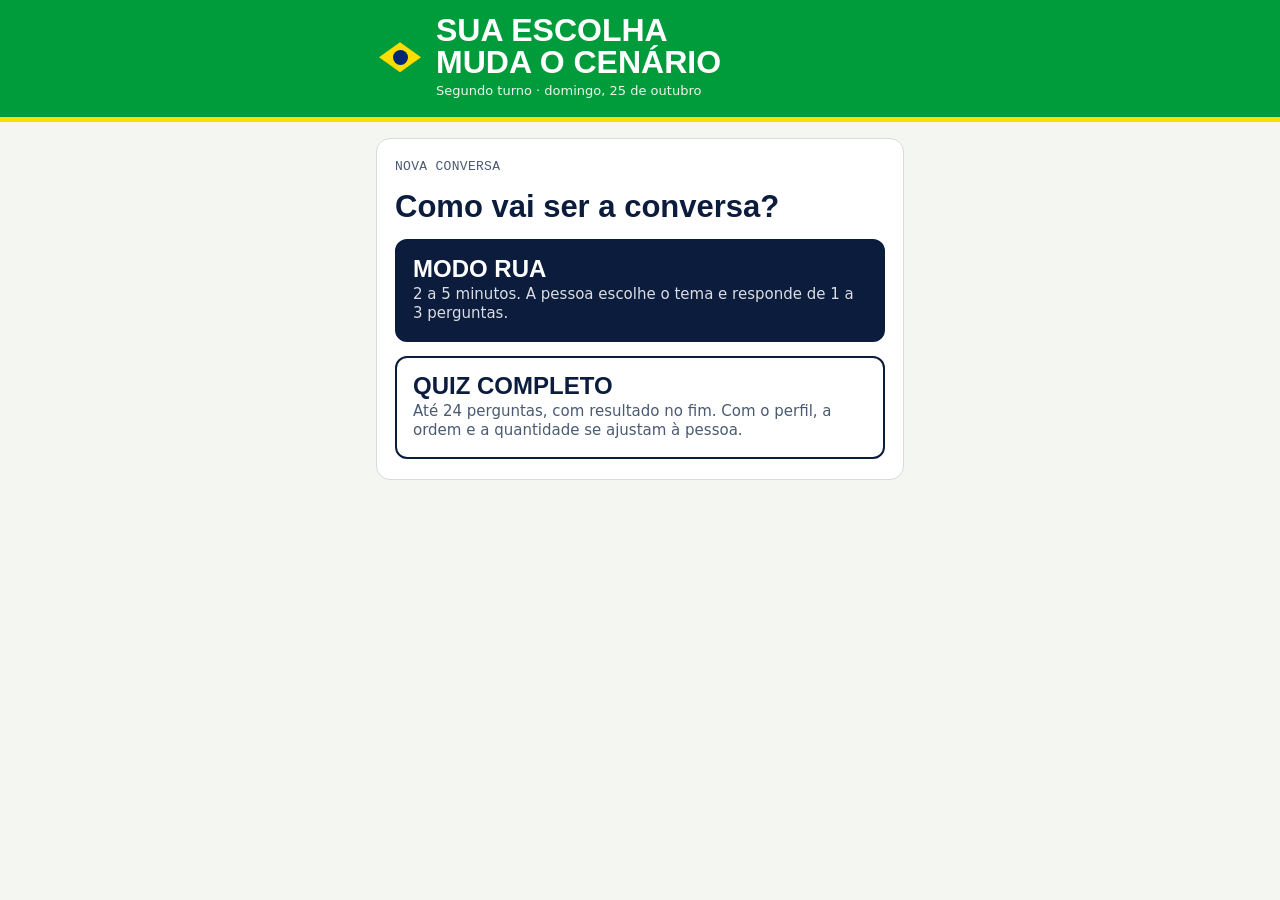
==== commit dd66d101: "feat: pergunta da Lei Rouanet junta o filme e as festas; corrige a frase do Moro na pergunta da PF -" ====
--- a/fonte/app.html
+++ b/fonte/app.html
@@ -61,6 +61,8 @@
 .barra-in{padding-block:10px;display:flex;flex-direction:column;gap:8px}
 .chips{display:flex;gap:6px;overflow-x:auto;scrollbar-width:none;margin-inline:-4px;padding:2px 4px}
 .chips::-webkit-scrollbar{display:none}
+/* Com mouse não dá para arrastar a faixa para o lado: as categorias quebram em linhas */
+@media (hover:hover) and (pointer:fine){.chips{flex-wrap:wrap;overflow-x:visible}}
 .chip{flex:none;font:700 14px/1 var(--f-body);padding:9px 12px;border-radius:999px;border:1.5px solid var(--line);background:var(--card);color:var(--fg);cursor:pointer;white-space:nowrap}
 .chip small{font-family:var(--f-mono);font-weight:400;opacity:.7;margin-left:4px}
 .chip[aria-pressed="true"]{background:var(--fg);color:var(--card);border-color:var(--fg)}
@@ -227,7 +229,7 @@
     <div class="eyebrow"><span>Nova conversa</span></div>
     <h2 class="pergunta" id="inicioTit">Como vai ser a conversa?</h2>
     <button class="modo principal" type="button" data-modo="rua"><b>Modo rua</b><span>2 a 5 minutos. A pessoa escolhe o tema e responde de 1 a 3 perguntas.</span></button>
-    <button class="modo" type="button" data-modo="completo"><b>Quiz completo</b><span>Até 25 perguntas, com resultado no fim. Com o perfil, a ordem e a quantidade se ajustam à pessoa.</span></button>
+    <button class="modo" type="button" data-modo="completo"><b>Quiz completo</b><span>Até 24 perguntas, com resultado no fim. Com o perfil, a ordem e a quantidade se ajustam à pessoa.</span></button>
   </section>
 
   <section class="card" id="triagem" hidden aria-labelledby="triagemTit">
@@ -366,7 +368,7 @@
 ];
 /* Ordem pelo perfil. O voto decide se os escândalos aparecem; a idade e o gênero decidem quais temas vêm primeiro.
    Regras combinadas com a coordenação em 22/10; sem perfil preenchido, vale a ORDEM padrão */
-const ESCANDALOS = ["cnbb","pf","mentiras","filme","mansao","apostas","laranja","lavagem","kassio","milicia","festas"];
+const ESCANDALOS = ["cnbb","pf","mentiras","filme","mansao","apostas","laranja","lavagem","kassio","milicia"];
 const PRIO_IDADE = {
   "16 a 17 anos":["jornada","bets","univ","clima"], "18 a 24 anos":["jornada","bets","univ","clima"],
   "25 a 34 anos":["jornada","salario","irricos","mei","cesta"], "35 a 44 anos":["jornada","salario","irricos","mei","cesta"],
@@ -416,16 +418,15 @@
   tarifaco:"Flávio agradeceu a Trump no dia em que ele anunciou a tarifa de 50% contra produtos brasileiros.",
   armas:"Aliados de Flávio querem derrubar o Estatuto do Desarmamento. Lula endureceu as regras de armas em 2023.",
   cnbb:"Flávio acusou bispos da CNBB de espalhar fake news, sem mostrar provas.",
-  pf:"Segundo Sergio Moro, Jair pediu para a PF não atrapalhar a investigação sobre o filho Flávio.",
+  pf:"Segundo Sergio Moro, quando uma decisão judicial travou a investigação sobre Flávio, Jair pediu que ele não agisse contra ela: \"Moro, se você não vai ajudar, não atrapalhe\".",
   mentiras:"Flávio dizia não conhecer o dono do Banco Master. Nas mensagens, chamava ele de \"irmãozão\".",
-  filme:"Flávio negociou R$ 134 milhões com o banqueiro do Master, hoje preso, para o filme sobre o pai.",
+  filme:"Isso é a Lei Rouanet. O filme sobre Jair foi pelo outro caminho: Flávio negociou R$ 134 milhões com um banqueiro hoje preso, que, segundo a PF, pagava festas com jovens refugiadas.",
   mansao:"Flávio usou de graça uma mansão em Angra ligada a Daniel Vorcaro (dono preso do Banco Master) e a um advogado amigo investigado pela PF.",
   apostas:"O advogado amigo de Flávio movimentou R$ 130 milhões em 3 meses e apostou quase R$ 5 bilhões, diz a PF.",
   laranja:"Uma mulher que disse ser doméstica aparece como chefe de 14 empresas do advogado amigo de Flávio. A PF investiga.",
   lavagem:"A PF investiga Flávio no STF por lavagem de dinheiro: ele aparece como dono da senha geral (\"usuário master\") da conta de uma empresa em Portugal ligada a um investigado na fraude do INSS.",
   kassio:"O banqueiro do Master organizou uma noitada com garotas de programa para Kassio Nunes Marques, ministro indicado por Jair.",
-  milicia:"Flávio homenageou um chefe de milícia e indicou um aliado citado pela PF por suposta troca de favores com o CV.",
-  festas:"Segundo a PF, o banqueiro que bancou o filme de Flávio pagava festas com jovens refugiadas."
+  milicia:"Flávio homenageou um chefe de milícia e indicou um aliado citado pela PF por suposta troca de favores com o CV."
 };
 const detalhesAbertos = {};
 const TELAS = ["inicio","perfilCard","triagem","temas","cardQ","fimRua","final"];
@@ -573,7 +574,7 @@
   pratica:"É como o dono da empresa pedir ao gerente para não mexer na apuração que envolve o filho dele. O caso era a \"rachadinha\": quando o político fica com parte do salário dos funcionários do gabinete.",
   quem:"Jair Bolsonaro, sobre o caso de Flávio",
   selo:"Relato de Sergio Moro",
-  fato:"Num vídeo antigo, resgatado nesta semana, Sergio Moro, que era ministro da Justiça, conta que Jair Bolsonaro lhe disse para não atrapalhar, se não fosse ajudar, as investigações sobre Flávio. O caso das rachadinhas foi arquivado em 2022, depois que a Justiça anulou as provas por questão de forma, sem decidir se Flávio era culpado ou inocente. Em 2025, o ministro Gilmar Mendes negou reabrir o caso. Em setembro de 2026, Flávio disse que existia um \"grupo especial de Lula\" dentro da PF.",
+  fato:"Numa entrevista de 2022, resgatada nesta semana, Sergio Moro, que era ministro da Justiça, conta que em 2019 uma decisão do ministro Dias Toffoli, do STF, travou por cerca de quatro meses a investigação das rachadinhas de Flávio. Moro queria que o ministério agisse contra a decisão, mas Jair não queria que se mexesse nisso e lhe disse: \"Moro, se você não vai ajudar, não atrapalhe\". O caso das rachadinhas foi arquivado em 2022, depois que a Justiça anulou as provas por questão de forma, sem decidir se Flávio era culpado ou inocente. Em 2025, o ministro Gilmar Mendes negou reabrir o caso. Em setembro de 2026, Flávio disse que existia um \"grupo especial de Lula\" dentro da PF.",
   outro:"É o relato de Moro, que hoje apoia Flávio. Jair sempre negou ter interferido na PF. Flávio diz que defende uma PF independente, que persiga criminosos e não adversários do governo.",
   treze:"No governo Lula, a PF investiga a fraude do INSS, incluindo apurações sobre Lulinha, que nega envolvimento. Uma reportagem apontou que essa investigação travou por falta de policiais.",
   fontes:[
@@ -599,20 +600,6 @@
    ["NSC Total","04/10/2022","TSE manda apagar publicações que tentam ligar Lula à perseguição de cristãos","https://www.nsctotal.com.br/?p=2410418"]
   ]
  },
- festas:{
-  cat:"master", t:"Festas com refugiadas pagas pelo Vorcaro",
-  p:"Você votaria em quem negociou dinheiro para o filme do pai com um banqueiro que, segundo mensagens da PF, pagava festas com jovens refugiadas que chamava de \"escravas\"?",
-  pratica:"Refugiadas são mulheres que fugiram de guerra ou de crise no país delas, como Ucrânia e Venezuela, e chegam aqui sem dinheiro e sem apoio.",
-  quem:"Daniel Vorcaro, patrocinador do filme de Flávio",
-  selo:"Mensagens da PF · inquérito aberto",
-  fato:"Mensagens do celular de Daniel Vorcaro, dono do Banco Master, reveladas pelo UOL a partir de um relatório da PF, mostram que ele organizava e pagava festas com mulheres para empresários e políticos desde pelo menos 2023. Ele preferia jovens refugiadas de até 20 anos, vindas de países como Ucrânia, Rússia e Venezuela. Nas conversas, ele e um promoter chamam as mulheres de \"escravas\", e Vorcaro escreve: \"Tem que sobrar alguma refugiada pra mim\". Numa festa em Londres, em 2024, com autoridades de Brasília, 99 mulheres foram levadas. Ele investiu pelo menos R$ 4,3 milhões no esquema, e a PF abriu inquérito em maio. É o mesmo banqueiro com quem Flávio negociou R$ 134 milhões para o filme sobre o pai.",
-  outro:"Não há registro de que Flávio tenha ido a essas festas. A defesa de Vorcaro não quis comentar o caso. Em outra ocasião, ele negou ter explorado ou desrespeitado mulheres.",
-  video:EP7,
-  fontes:[
-   ["O Tempo (com UOL)","13/10/2026","Vorcaro mantinha rede de prostituição com jovens refugiadas que ele chamava de escravas","https://www.otempo.com.br/politica/judiciario/2026/10/13/vorcaro-mantinha-rede-de-prostituicao-com-jovens-refugiadas-que-ele-chamava-de-escravas"],
-   ["Pipoca Moderna","20/10/2026","Porchat aborda tráfico de mulheres e negócios ocultos em novo vídeo sobre Flávio","https://pipocamoderna.com.br/2026/10/porchat-revelando-laranjas-flavio/"]
-  ]
- },
  lavagem:{
   cat:"laranjas", t:"Investigado por lavagem de dinheiro",
   p:"Você votaria num candidato investigado pela PF por lavagem de dinheiro?",
@@ -671,17 +658,23 @@
   ]
  },
  filme:{
-  cat:"master", t:"R$ 134 milhões para o filme do pai",
-  p:"Você acha aceitável um candidato negociar R$ 134 milhões com um banqueiro hoje preso para um filme sobre o pai?",
-  pratica:"R$ 134 milhões dariam para pagar o salário mínimo de uns 82 mil trabalhadores por um mês.",
-  quem:"Flávio Bolsonaro",
+  cat:"master", t:"Rouanet ou banqueiro preso?", l13:"sim",
+  p:"Você acha certo um filme ser feito assim: o artista vai atrás de patrocínio de empresas, o projeto é aprovado antes, a empresa desconta parte do imposto e, no fim, o artista tem que mostrar onde gastou cada real?",
+  pratica:"Descontar do imposto é a empresa pagar menos imposto de renda no valor que deu para a cultura, até um limite pequeno do que ela deve.",
+  quem:"A Lei Rouanet, de 1991. O filme sobre Jair: Flávio Bolsonaro, com dinheiro de Vorcaro",
   selo:"Investigado pela PF",
-  fato:"Segundo o Intercept, Flávio negociou com Daniel Vorcaro, dono do Banco Master, um repasse de US$ 24 milhões (R$ 134 milhões) para o filme Dark Horse, sobre Jair Bolsonaro. Documentos mostram pelo menos US$ 10,6 milhões pagos em 2025. A PF investiga o caso no STF, com Flávio entre os investigados. Vorcaro está preso desde março.",
-  outro:"Flávio diz que o filme é privado, sem dinheiro público, e nega ter recebido dinheiro ou oferecido vantagens a Vorcaro.",
+  fato:"O que você acabou de responder é como funciona a Lei Rouanet, de 1991. O governo não entrega dinheiro na mão do artista: o projeto é aprovado pelo Ministério da Cultura, o artista vai atrás de patrocínio e a empresa desconta parte do imposto de renda. Quem não presta contas ou gasta errado tem que devolver o dinheiro e fica 3 anos sem poder captar. Ter projeto aprovado também não é receber: em 2023, foram aprovados cerca de R$ 16 bilhões e captados R$ 2,3 bilhões. Sobre o filme Dark Horse, sobre Jair Bolsonaro, Flávio disse em nota: \"Zero de dinheiro público. Zero de lei Rouanet\". O filme foi por outro caminho: segundo o Intercept, Flávio negociou com Daniel Vorcaro, dono do Banco Master, preso desde março, US$ 24 milhões (R$ 134 milhões), e pelo menos US$ 10,6 milhões foram pagos em 2025. Flávio prometeu prestar contas em 30 dias; em agosto, disse: \"Não sou eu que tenho que prestar conta, é Lula\". Um laudo pago pela produtora diz que o filme custou R$ 75 milhões, sem recibos nem notas fiscais. A dona da produtora, aliás, tentou captar R$ 8,6 milhões pela Rouanet para outros projetos entre 2015 e 2019, e conseguiu R$ 107 mil. E mensagens do celular de Vorcaro, reveladas pelo UOL a partir de um relatório da PF, mostram que ele pagava festas com jovens refugiadas, que ele e um promoter chamavam de \"escravas\"; a PF abriu inquérito em maio. A PF investiga o filme no STF, com Flávio entre os investigados.",
+  outro:"Flávio diz que o filme é privado, sem dinheiro público, nega ter recebido dinheiro ou oferecido vantagens a Vorcaro e diz que a produtora já prestou contas num inquérito da Polícia Civil de São Paulo. Não há registro de que Flávio tenha ido às festas; Vorcaro já negou ter explorado ou desrespeitado mulheres.",
   treze:"Lula recebeu Vorcaro em dezembro de 2024, fora da agenda oficial, num encontro articulado por Guido Mantega, que foi consultor do Master. Políticos do Centrão também aparecem na rede de Vorcaro.",
   video:{t:"Revelando, ep. 2: Grandes Igrejas, Master Negócios",u:"https://www.youtube.com/watch?v=DJ-YAXhDkhY&t=480s",d:"Abre em 08:00, no capítulo \"Vorcaro e Flávio Bolsonaro\"."},
   fontes:[
+   ["Comprova, via Diário do Nordeste","12/09/2024","Há diferença entre os valores que são aprovados e os que são captados por projetos via Lei Rouanet","https://diariodonordeste.verdesmares.com.br/projeto-comprova/ha-diferenca-entre-os-valores-que-sao-aprovados-e-os-que-sao-captados-por-projetos-via-lei-rouanet-1.3557248"],
+   ["Bahia Notícias","29/11/2016","MinC reprova contas de mais 3 projetos via Lei Rouanet; restituição ultrapassa R$ 750 mil","https://www.bahianoticias.com.br/cultura/noticia/26383-minc-reprova-contas-de-mais-3-projetos-via-lei-rouanet-restituicao-ultrapassa-rdollar-750-mil"],
+   ["BBC News Brasil, via O Povo","27/05/2026","De \"baixíssimo orçamento\" a milhões pedidos a Vorcaro: os bastidores do filme sobre Bolsonaro (nota de Flávio)","https://www.opovo.com.br/agencia/bbc/2026/05/27/de-baixissimo-orcamento-a-milhoes-pedidos-a-vorcaro-os-bastidores-do-filme-sobre-bolsonaro.html"],
    ["Intercept Brasil, via Bem Paraná","13/05/2026","Flávio pediu R$ 134 milhões a Vorcaro para filme de Bolsonaro","https://www.bemparana.com.br/noticias/politica/flavio-pediu-r-134-milhoes-a-vorcaro-para-filme-de-bolsonaro-afirma-intercept/"],
+   ["Diário de Pernambuco","25/08/2026","Flávio Bolsonaro sobre Dark Horse: \"Não sou eu que tenho que prestar conta, é Lula\"","https://www.diariodepernambuco.com.br/politica/2026/08/11722184-flavio-bolsonaro-sobre-dark-horse-nao-sou-eu-que-tenho-que-prestar-conta-e-lula.html"],
+   ["Folha de S.Paulo, via Bahia Notícias","23/05/2026","Dona de produtora de filme sobre Bolsonaro buscou Lei Rouanet para projetos de R$ 8,6 milhões","https://www.bahianoticias.com.br/folha/noticia/393688-dona-de-produtora-de-filme-sobre-bolsonaro-buscou-lei-rouanet-para-projetos-de-r-86-milhoes"],
+   ["O Tempo (com UOL)","13/10/2026","Vorcaro mantinha rede de prostituição com jovens refugiadas que ele chamava de escravas","https://www.otempo.com.br/politica/judiciario/2026/10/13/vorcaro-mantinha-rede-de-prostituicao-com-jovens-refugiadas-que-ele-chamava-de-escravas"],
    ["Folha de Pernambuco","16/10/2026","PF pede mais 90 dias para investigar Dark Horse","https://www.folhape.com.br/politica/pf-pede-mais-90-dias-para-investigar-dark-horse/518933/"],
    ["Gazeta do Povo","07/03/2026","Do Planalto ao Centrão: quem são os políticos na teia de Vorcaro","https://www.gazetadopovo.com.br/republica/do-planalto-ao-centrao-quem-sao-os-politicos-na-teia-de-vorcaro/"]
   ]
@@ -826,7 +819,7 @@
 };
 
 /* "Todas": dos temas mais leves aos mais pesados, para a pessoa não desistir logo no começo */
-const ORDEM = ["cesta","irricos","jornada","mei","bets","clima","salario","farmacia","aposentadoria","univ","privat","terras","tarifaco","armas","cnbb","pf","mentiras","filme","mansao","apostas","laranja","lavagem","kassio","milicia","festas"];
+const ORDEM = ["cesta","irricos","jornada","mei","bets","clima","salario","farmacia","aposentadoria","univ","privat","terras","tarifaco","armas","cnbb","pf","mentiras","filme","mansao","apostas","laranja","lavagem","kassio","milicia"];
 const NUM = Object.fromEntries(ORDEM.map((id,k)=>[id,k+1]));
 const CATNOME = Object.fromEntries(CATS.map(c=>[c.id,c.nome]));
 
